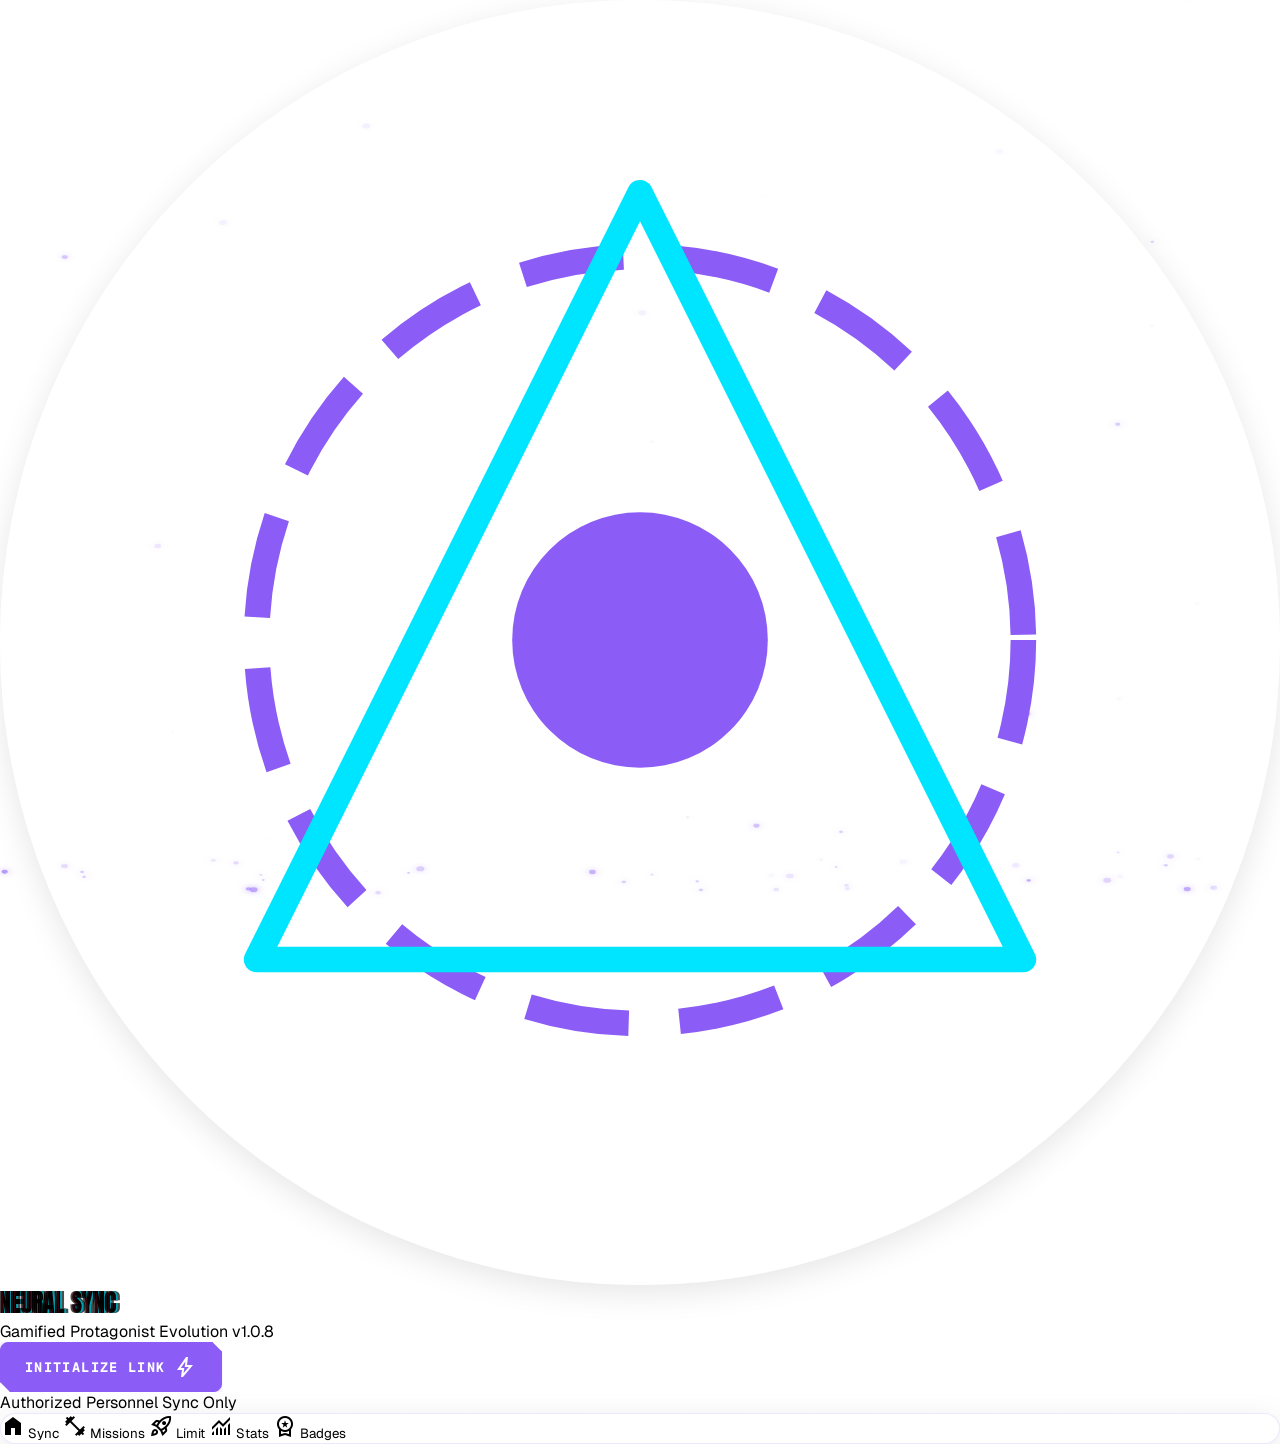
==== ui.html @ de84e76e "feat: initial commit of premium gamified fitness evolution app UI with dual themes, canvas particles" ====
<!DOCTYPE html>
<html lang="en">
<head>
    <meta charset="utf-8"/>
    <meta name="viewport" content="width=device-width, initial-scale=1.0"/>
    <title>Anime Fitness Evolution UI</title>
    <!-- Stylesheet -->
    <link rel="stylesheet" href="styles.css"/>
    <!-- Material Symbols for premium futuristic icons -->
    <link href="https://fonts.googleapis.com/css2?family=Material+Symbols+Outlined:opsz,wght,FILL,GRAD@20..48,100..700,0..1,-50..200" rel="stylesheet" />
</head>
<body class="selection:bg-accent-glow selection:text-bg-primary">

    <!-- Interactive HTML5 Canvas Floating Aura Background -->
    <canvas id="aura-canvas" style="position: absolute; inset: 0; width: 100%; height: 100%; pointer-events: none; z-index: 0;"></canvas>

    <!-- SCREEN 1: SPLASH SCREEN -->
    <section id="screen-splash" class="screen-container active justify-between items-center p-8 text-center relative z-10">
        <div></div>
        <div class="space-y-6 flex flex-col items-center">
            <!-- Animated Aura Logo -->
            <div class="relative w-44 h-44 flex items-center justify-center glass-card rounded-full border-2 border-accent-glow shadow-[0_0_20px_rgba(var(--accent-glow-rgb),0.3)] aura-glow" style="border-radius: 50%;">
                <svg viewBox="0 0 100 100" class="w-28 h-28" fill="none" xmlns="http://www.w3.org/2000/svg">
                    <!-- Futuristic geometric core -->
                    <circle cx="50" cy="50" r="30" stroke="var(--accent-glow)" stroke-width="2" stroke-dasharray="8 4"/>
                    <polygon points="50,15 80,75 20,75" stroke="var(--accent-blue)" stroke-width="2" stroke-linejoin="round"/>
                    <circle cx="50" cy="50" r="10" fill="var(--accent-glow)"/>
                </svg>
                <!-- Glowing Eye Dots -->
                <div class="absolute w-2 h-2 bg-accent-red rounded-full animate-ping" style="top: 42%; left: 42%; box-shadow: 0 0 10px var(--accent-red)"></div>
                <div class="absolute w-2 h-2 bg-accent-red rounded-full animate-ping" style="top: 42%; right: 42%; box-shadow: 0 0 10px var(--accent-red)"></div>
            </div>
            
            <h1 class="font-display text-4xl tracking-[0.25em] uppercase text-text-primary mt-4 glitch-text" data-text="NEURAL SYNC">
                NEURAL SYNC
            </h1>
            <p class="font-technical text-xs tracking-widest text-text-secondary uppercase">
                Gamified Protagonist Evolution v1.0.8
            </p>
        </div>
        
        <div class="w-full space-y-4">
            <button id="btn-boot-system" class="btn-cyber primary w-full corner-cut">
                <span>INITIALIZE LINK</span>
                <span class="material-symbols-outlined">bolt</span>
            </button>
            <p class="font-technical text-[9px] tracking-wider text-text-muted uppercase">
                Authorized Personnel Sync Only
            </p>
        </div>
    </section>

    <!-- SCREEN 2: ONBOARDING QUESTIONS -->
    <section id="screen-onboarding" class="screen-container justify-between p-6 relative z-10">
        <!-- Progress Bar Header -->
        <div class="w-full flex items-center justify-between gap-3 mb-4">
            <span class="font-technical text-xs text-text-secondary uppercase">Sync Setup</span>
            <div class="flex-1 h-1.5 bg-bg-tertiary rounded-full overflow-hidden border border-glass-border">
                <div id="onboarding-progress" class="h-full bg-accent-glow" style="width: 14%;"></div>
            </div>
            <span id="onboarding-step-num" class="font-technical text-xs text-accent-glow">1/7</span>
        </div>

        <!-- Question Cards Wrapper -->
        <div class="flex-1 flex items-center justify-center" id="onboarding-cards-container">
            
            <!-- Step 1: Fitness Level -->
            <div class="onboarding-step-card space-y-4 w-full" data-step="1">
                <h2 class="font-display text-2xl uppercase tracking-wider text-text-primary">Current Fitness Tier</h2>
                <p class="text-xs text-text-secondary mb-4">Be brutally honest. The system adapts mission scale to your core strength.</p>
                <div class="space-y-3">
                    <label class="glass-card interactive flex items-center gap-4 p-4 cursor-pointer" style="border-radius: var(--radius-md)">
                        <input type="radio" name="fit-level" value="beginner" checked class="hidden"/>
                        <span class="material-symbols-outlined text-accent-blue">circle</span>
                        <div class="text-left">
                            <h3 class="font-technical text-sm font-bold uppercase text-text-primary">Rank E (Beginner)</h3>
                            <p class="text-[10px] text-text-secondary">Just starting the training arc. Hard to do 10 pushups.</p>
                        </div>
                    </label>
                    <label class="glass-card interactive flex items-center gap-4 p-4 cursor-pointer" style="border-radius: var(--radius-md)">
                        <input type="radio" name="fit-level" value="intermediate" class="hidden"/>
                        <span class="material-symbols-outlined text-text-muted">circle</span>
                        <div class="text-left">
                            <h3 class="font-technical text-sm font-bold uppercase text-text-primary">Rank C (Intermediate)</h3>
                            <p class="text-[10px] text-text-secondary">Workout occasionally. Can run 2-3km without stopping.</p>
                        </div>
                    </label>
                    <label class="glass-card interactive flex items-center gap-4 p-4 cursor-pointer" style="border-radius: var(--radius-md)">
                        <input type="radio" name="fit-level" value="advanced" class="hidden"/>
                        <span class="material-symbols-outlined text-text-muted">circle</span>
                        <div class="text-left">
                            <h3 class="font-technical text-sm font-bold uppercase text-text-primary">Rank A (Elite)</h3>
                            <p class="text-[10px] text-text-secondary">Active gym goer/athlete. Ready for heavy missions.</p>
                        </div>
                    </label>
                </div>
            </div>

            <!-- Step 2: Body Goals (Modified dynamically in JS) -->
            <div class="onboarding-step-card space-y-4 w-full hidden" data-step="2">
                <h2 class="font-display text-2xl uppercase tracking-wider text-text-primary">Target Ascension Goal</h2>
                <p class="text-xs text-text-secondary mb-4">What form are you training to unlock?</p>
                <div class="space-y-3">
                    <label class="glass-card interactive flex items-center gap-4 p-4 cursor-pointer" style="border-radius: var(--radius-md)">
                        <input type="radio" name="body-goal" value="lean" checked class="hidden"/>
                        <span class="material-symbols-outlined text-accent-green">bolt</span>
                        <div class="text-left">
                            <h3 class="font-technical text-sm font-bold uppercase text-text-primary">Lean Speed & Agility</h3>
                            <p class="text-[10px] text-text-secondary">Focus on calorie deficit, high stamina, speed run.</p>
                        </div>
                    </label>
                    <label class="glass-card interactive flex items-center gap-4 p-4 cursor-pointer" style="border-radius: var(--radius-md)">
                        <input type="radio" name="body-goal" value="bulking" class="hidden"/>
                        <span class="material-symbols-outlined text-text-muted">fitness_center</span>
                        <div class="text-left">
                            <h3 class="font-technical text-sm font-bold uppercase text-text-primary">Protagonist Power & Mass</h3>
                            <p class="text-[10px] text-text-secondary">Focus on hyper-trophy, strength, squat overload.</p>
                        </div>
                    </label>
                    <label class="glass-card interactive flex items-center gap-4 p-4 cursor-pointer" style="border-radius: var(--radius-md)">
                        <input type="radio" name="body-goal" value="endurance" class="hidden"/>
                        <span class="material-symbols-outlined text-text-muted">directions_run</span>
                        <div class="text-left">
                            <h3 class="font-technical text-sm font-bold uppercase text-text-primary">Infinite Stamina Core</h3>
                            <p class="text-[10px] text-text-secondary">Focus on high intensity cardio, hydration, streaks.</p>
                        </div>
                    </label>
                </div>
            </div>

            <!-- Step 3: Workout Experience -->
            <div class="onboarding-step-card space-y-4 w-full hidden" data-step="3">
                <h2 class="font-display text-2xl uppercase tracking-wider text-text-primary">Discipline Level</h2>
                <p class="text-xs text-text-secondary mb-4">How long have you been walking this path?</p>
                <div class="space-y-3">
                    <label class="glass-card interactive flex items-center gap-4 p-4 cursor-pointer" style="border-radius: var(--radius-md)">
                        <input type="radio" name="experience" value="new" checked class="hidden"/>
                        <span class="material-symbols-outlined text-accent-purple">lock_open</span>
                        <div class="text-left">
                            <h3 class="font-technical text-sm font-bold uppercase text-text-primary">Level 1 (Novice)</h3>
                            <p class="text-[10px] text-text-secondary">Fewer than 3 months of consistent training.</p>
                        </div>
                    </label>
                    <label class="glass-card interactive flex items-center gap-4 p-4 cursor-pointer" style="border-radius: var(--radius-md)">
                        <input type="radio" name="experience" value="veteran" class="hidden"/>
                        <span class="material-symbols-outlined text-text-muted">shield</span>
                        <div class="text-left">
                            <h3 class="font-technical text-sm font-bold uppercase text-text-primary">Level 50 (Avid Lifter)</h3>
                            <p class="text-[10px] text-text-secondary">1+ years of consistent physical conditioning.</p>
                        </div>
                    </label>
                </div>
            </div>

            <!-- Step 4: Favorite Anime -->
            <div class="onboarding-step-card space-y-4 w-full hidden" data-step="4">
                <h2 class="font-display text-2xl uppercase tracking-wider text-text-primary">Favorite Anime Universe</h2>
                <p class="text-xs text-text-secondary mb-4">Select the core universe that fuels your fighting spirit.</p>
                <div class="space-y-3">
                    <input type="text" id="input-fav-anime" class="input-cyber font-technical text-sm uppercase" placeholder="e.g. Solo Leveling, Blue Lock, DBZ" value="Solo Leveling"/>
                    
                    <div class="grid grid-cols-2 gap-2 mt-4">
                        <button type="button" class="btn-cyber text-[10px] p-2" onclick="setAnimePreset('Solo Leveling')">Solo Leveling</button>
                        <button type="button" class="btn-cyber text-[10px] p-2" onclick="setAnimePreset('Blue Lock')">Blue Lock</button>
                        <button type="button" class="btn-cyber text-[10px] p-2" onclick="setAnimePreset('Dragon Ball Z')">Dragon Ball Z</button>
                        <button type="button" class="btn-cyber text-[10px] p-2" onclick="setAnimePreset('Attack on Titan')">Attack on Titan</button>
                    </div>
                </div>
            </div>

            <!-- Step 5: Favorite Character -->
            <div class="onboarding-step-card space-y-4 w-full hidden" data-step="5">
                <h2 class="font-display text-2xl uppercase tracking-wider text-text-primary">Anime Protagonist Persona</h2>
                <p class="text-xs text-text-secondary mb-4">Whose archetype and mindset aligns with your drive?</p>
                <div class="space-y-3">
                    <input type="text" id="input-fav-character" class="input-cyber font-technical text-sm uppercase" placeholder="e.g. Sung Jin-Woo, Goku, Levi, Isagi" value="Sung Jin-Woo"/>
                    
                    <div class="grid grid-cols-2 gap-2 mt-4">
                        <button type="button" class="btn-cyber text-[10px] p-2" onclick="setCharacterPreset('Sung Jin-Woo')">Jin-Woo</button>
                        <button type="button" class="btn-cyber text-[10px] p-2" onclick="setCharacterPreset('Goku')">Goku</button>
                        <button type="button" class="btn-cyber text-[10px] p-2" onclick="setCharacterPreset('Levi Ackerman')">Levi</button>
                        <button type="button" class="btn-cyber text-[10px] p-2" onclick="setCharacterPreset('Isagi Yoichi')">Isagi</button>
                    </div>
                </div>
            </div>

            <!-- Step 6: Preferred Fighting Style/Personality -->
            <div class="onboarding-step-card space-y-4 w-full hidden" data-step="6">
                <h2 class="font-display text-2xl uppercase tracking-wider text-text-primary">Combat Specialty</h2>
                <p class="text-xs text-text-secondary mb-4">How do you dominate the battle arena?</p>
                <div class="space-y-3">
                    <label class="glass-card interactive flex items-center gap-4 p-4 cursor-pointer" style="border-radius: var(--radius-md)">
                        <input type="radio" name="fighting-style" value="shadow" checked class="hidden"/>
                        <span class="material-symbols-outlined text-accent-purple">visibility_off</span>
                        <div class="text-left">
                            <h3 class="font-technical text-sm font-bold uppercase text-text-primary">Shadow & Stealth (Agile)</h3>
                            <p class="text-[10px] text-text-secondary">Evasive speed, agility, assassin precision.</p>
                        </div>
                    </label>
                    <label class="glass-card interactive flex items-center gap-4 p-4 cursor-pointer" style="border-radius: var(--radius-md)">
                        <input type="radio" name="fighting-style" value="brawler" class="hidden"/>
                        <span class="material-symbols-outlined text-text-muted">sports_mma</span>
                        <div class="text-left">
                            <h3 class="font-technical text-sm font-bold uppercase text-text-primary">Brawler Strength (Warrior)</h3>
                            <p class="text-[10px] text-text-secondary">Raw physical strength, heavy lift capacity, explosive power.</p>
                        </div>
                    </label>
                    <label class="glass-card interactive flex items-center gap-4 p-4 cursor-pointer" style="border-radius: var(--radius-md)">
                        <input type="radio" name="fighting-style" value="tactician" class="hidden"/>
                        <span class="material-symbols-outlined text-text-muted">psychology</span>
                        <div class="text-left">
                            <h3 class="font-technical text-sm font-bold uppercase text-text-primary">Metavision Tactician (Stamina)</h3>
                            <p class="text-[10px] text-text-secondary">Extreme mental focus, endless cardio, hyper-stamina pacing.</p>
                        </div>
                    </label>
                </div>
            </div>

            <!-- Step 7: Motivation Style -->
            <div class="onboarding-step-card space-y-4 w-full hidden" data-step="7">
                <h2 class="font-display text-2xl uppercase tracking-wider text-text-primary">Motivational Fuel</h2>
                <p class="text-xs text-text-secondary mb-4">What words trigger your limit break?</p>
                <div class="space-y-3">
                    <label class="glass-card interactive flex items-center gap-4 p-4 cursor-pointer" style="border-radius: var(--radius-md)">
                        <input type="radio" name="motivation" value="intense" checked class="hidden"/>
                        <span class="material-symbols-outlined text-accent-red">warning</span>
                        <div class="text-left">
                            <h3 class="font-technical text-sm font-bold uppercase text-text-primary">Ruthless / Aggressive</h3>
                            <p class="text-[10px] text-text-secondary">"Wake up. Today they surpass you. Stay weak."</p>
                        </div>
                    </label>
                    <label class="glass-card interactive flex items-center gap-4 p-4 cursor-pointer" style="border-radius: var(--radius-md)">
                        <input type="radio" name="motivation" value="heroic" class="hidden"/>
                        <span class="material-symbols-outlined text-text-muted">workspace_premium</span>
                        <div class="text-left">
                            <h3 class="font-technical text-sm font-bold uppercase text-text-primary">Ascendant / Heroic</h3>
                            <p class="text-[10px] text-text-secondary">"Train like a champion. Unleash your inner warrior."</p>
                        </div>
                    </label>
                </div>
            </div>

        </div>

        <!-- Navigation Buttons -->
        <div class="flex items-center justify-between gap-4 mt-6">
            <button id="btn-onboarding-back" class="btn-cyber w-1/3" disabled>
                <span class="material-symbols-outlined">chevron_left</span>
                <span>BACK</span>
            </button>
            <button id="btn-onboarding-next" class="btn-cyber primary w-2/3">
                <span>NEXT STEP</span>
                <span class="material-symbols-outlined">chevron_right</span>
            </button>
        </div>
    </section>

    <!-- SCREEN 3: CHARACTER ASSIGNMENT REVEAL -->
    <section id="screen-assignment" class="screen-container justify-between p-6 text-center relative z-10">
        <div></div>
        
        <!-- The Dramatic Reveal Zone -->
        <div class="space-y-6 flex flex-col items-center">
            <!-- Rank Hexagon Emblem -->
            <div class="relative w-36 h-36 flex items-center justify-center animate-bounce">
                <!-- Outer glowing spinning ring -->
                <div class="absolute inset-0 border-2 border-dashed border-accent-glow rounded-full animate-[spin_8s_linear_infinite]"></div>
                <!-- Inner crystal glass solid -->
                <div class="absolute inset-2 glass-card flex items-center justify-center" style="border-radius: 50%;">
                    <span id="assignment-rank-badge" class="font-display text-6xl text-accent-glow" style="text-shadow: 0 0 15px var(--accent-glow)">S</span>
                </div>
            </div>
            
            <div class="space-y-2">
                <span class="font-technical text-xs tracking-[0.3em] text-accent-blue uppercase">Archetype Decoded</span>
                <h2 id="assignment-class-title" class="font-display text-4xl text-text-primary tracking-wide uppercase">SHADOW MONARCH</h2>
                <div class="inline-flex items-center gap-2 border border-accent-glow px-4 py-1" style="border-radius: var(--radius-sm)">
                    <span class="w-1.5 h-1.5 bg-accent-glow rounded-full animate-ping"></span>
                    <span id="assignment-rank-text" class="font-technical text-[10px] text-accent-glow tracking-widest uppercase">RANK-S ADAPTIVE HUNTER</span>
                </div>
            </div>
            
            <p id="assignment-description" class="text-xs text-text-secondary max-w-xs font-technical">
                Inspired by Sung Jin-Woo. Mindset: Ruthless discipline. Adaptive speed and shadow energy will shape your daily fitness missions.
            </p>
        </div>

        <div class="w-full space-y-4">
            <button id="btn-assignment-confirm" class="btn-cyber primary w-full corner-cut">
                <span>SYNC NEURAL CORE</span>
                <span class="material-symbols-outlined">fingerprint</span>
            </button>
        </div>
    </section>

    <!-- SCREEN 4: HOME DASHBOARD -->
    <section id="screen-dashboard" class="screen-container justify-between p-4 pb-20 relative z-10 overflow-y-auto">
        <!-- Dashboard Top Bar -->
        <header class="flex items-center justify-between mb-4 border-b border-glass-border pb-3">
            <div class="flex items-center gap-3">
                <div class="relative w-10 h-10 rounded-full overflow-hidden border-2 border-accent-glow">
                    <img id="dash-avatar" src="https://lh3.googleusercontent.com/aida-public/[base64]" class="w-full h-full object-cover filter contrast-125 grayscale" alt="Protagonist Avatar"/>
                </div>
                <div>
                    <h3 class="font-display text-md text-text-primary tracking-wider uppercase leading-none">PROTAGONIST</h3>
                    <span id="dash-class-badge" class="font-technical text-[9px] text-accent-glow tracking-widest uppercase">SHADOW MONARCH</span>
                </div>
            </div>
            
            <div class="glass-card flex items-center gap-1.5 px-3 py-1.5" style="border-radius: var(--radius-full)">
                <span class="font-display text-sm text-accent-glow" id="dash-level">Lvl 1</span>
                <span class="font-technical text-[9px] text-text-secondary uppercase" id="dash-rank-badge">[S-Rank]</span>
            </div>
        </header>

        <!-- Quote Area -->
        <div class="glass-card p-4 border-l-2 border-l-accent-glow mb-4" style="border-radius: var(--radius-md)">
            <p id="dash-quote" class="font-technical text-xs italic text-text-secondary">"Wake up. If you stay idle, the shadows will conquer. Your training begins now."</p>
            <div class="text-right mt-1.5">
                <span id="dash-quote-author" class="font-technical text-[9px] text-accent-glow tracking-wider uppercase">— Sung Jin-Woo</span>
            </div>
        </div>

        <!-- Sync Core Image Area -->
        <div class="relative w-full h-48 glass-card flex items-center justify-center p-3 mb-4">
            <!-- Glow background overlay -->
            <div class="absolute inset-0 opacity-15 filter blur-xl" style="background: radial-gradient(circle, var(--accent-glow) 0%, transparent 70%);"></div>
            <!-- Dynamic character floating asset -->
            <div class="relative z-10 w-full h-full rounded-lg overflow-hidden flex items-center justify-center">
                <img id="dash-character-img" src="https://lh3.googleusercontent.com/aida-public/[base64]" class="h-full object-contain filter contrast-125 saturate-50 drop-shadow-[0_0_15px_var(--accent-glow)] animate-[pulse_2.5s_infinite_alternate]" alt="Character Progression Stage"/>
            </div>
            
            <!-- XP Overlay -->
            <div class="absolute bottom-3 left-3 right-3 z-20 space-y-1 bg-black/60 backdrop-blur-md p-2 rounded-lg border border-glass-border">
                <div class="flex items-center justify-between text-[10px] font-technical">
                    <span class="text-text-secondary uppercase">Sync XP Curve</span>
                    <span class="text-accent-glow" id="dash-xp-text">0 / 1000 XP</span>
                </div>
                <div class="xp-bar-container">
                    <div class="xp-bar-fill" id="dash-xp-fill" style="width: 0%"></div>
                </div>
            </div>
        </div>

        <!-- Quick Telemetry Grid (Stamina, Streak, Water) -->
        <div class="grid grid-cols-3 gap-3 mb-4">
            <div class="glass-card p-3 text-center flex flex-col justify-between h-20" style="border-radius: var(--radius-md)">
                <span class="font-technical text-[9px] text-text-secondary uppercase">Cal Burned</span>
                <div class="flex items-baseline justify-center gap-0.5">
                    <span id="dash-calories" class="font-display text-lg text-text-primary">0</span>
                    <span class="font-technical text-[8px] text-text-muted">KCAL</span>
                </div>
            </div>
            <div class="glass-card p-3 text-center flex flex-col justify-between h-20" style="border-radius: var(--radius-md)">
                <span class="font-technical text-[9px] text-text-secondary uppercase">Hydration</span>
                <div class="flex items-baseline justify-center gap-0.5">
                    <span id="dash-water" class="font-display text-lg text-accent-blue">0.0</span>
                    <span class="font-technical text-[8px] text-text-muted">/ 2L</span>
                </div>
            </div>
            <div class="glass-card p-3 text-center flex flex-col justify-between h-20" style="border-radius: var(--radius-md)">
                <span class="font-technical text-[9px] text-text-secondary uppercase">Active Streak</span>
                <div class="flex items-baseline justify-center gap-0.5">
                    <span id="dash-streak" class="font-display text-lg text-accent-green">1</span>
                    <span class="font-technical text-[8px] text-text-muted">DAYS</span>
                </div>
            </div>
        </div>

        <!-- Daily Mission Short Preview -->
        <div class="space-y-2">
            <div class="flex items-center justify-between">
                <span class="font-technical text-xs font-bold uppercase text-text-primary">Today's Core Directives</span>
                <button class="font-technical text-[10px] text-accent-glow uppercase hover:underline" onclick="switchMobileScreen('screen-missions')">All Missions</button>
            </div>
            
            <div id="dash-mission-list" class="space-y-2">
                <!-- Rendered dynamically -->
            </div>
        </div>
    </section>

    <!-- SCREEN 5: MISSIONS SCREEN -->
    <section id="screen-missions" class="screen-container justify-between p-4 pb-20 relative z-10 overflow-y-auto">
        <header class="flex items-center justify-between mb-4 border-b border-glass-border pb-3">
            <h2 class="font-display text-2xl uppercase tracking-wider text-text-primary">DIRECTIVES</h2>
            <div class="glass-card px-3 py-1 font-technical text-[10px] text-accent-glow uppercase" style="border-radius: var(--radius-full)" id="missions-rank-tag">
                S-Rank Missions
            </div>
        </header>

        <!-- Mission Cards list container -->
        <div id="missions-card-list" class="space-y-3 flex-1">
            <!-- Card templates rendered in JavaScript based on user fitness Rank -->
        </div>
    </section>

    <!-- SCREEN 6: CHARACTER EVOLUTION SCREEN -->
    <section id="screen-evolution" class="screen-container justify-between p-4 pb-20 relative z-10 text-center overflow-y-auto">
        <header class="mb-4">
            <span class="font-technical text-xs tracking-[0.2em] text-accent-red uppercase">Evolution Protocol</span>
            <h2 class="font-display text-3xl text-text-primary uppercase glitch-text" data-text="LIMIT BREAK">LIMIT BREAK</h2>
        </header>

        <!-- Comparison Card Frame -->
        <div class="flex-1 flex flex-col items-center justify-center py-4 relative">
            <div class="absolute inset-0 opacity-15 filter blur-2xl" style="background: radial-gradient(circle, var(--accent-red) 0%, transparent 60%);"></div>
            
            <!-- Character frame showing progression -->
            <div class="relative w-56 h-72 glass-card border-2 border-accent-red/40 flex flex-col justify-between p-4 rounded-2xl animate-[pulse_2s_infinite]">
                <div class="flex items-center justify-between">
                    <span id="evo-stage-badge" class="font-technical text-[10px] bg-accent-red text-text-primary px-2.5 py-0.5 rounded-full uppercase font-bold">Lvl 1 (Base)</span>
                    <span class="material-symbols-outlined text-accent-red text-sm animate-spin" style="font-variation-settings: 'FILL' 0">settings_sync</span>
                </div>
                
                <!-- Center Avatar image overlay -->
                <div class="relative w-full h-44 my-2 flex items-center justify-center overflow-hidden rounded-xl bg-black/30 border border-glass-border">
                    <img id="evo-character-img" src="https://lh3.googleusercontent.com/aida-public/[base64]" class="h-full object-contain filter contrast-125 saturate-50" alt="Evolutive Hero Silhouette"/>
                </div>

                <div class="text-left space-y-1">
                    <h3 id="evo-class-title" class="font-display text-md text-text-primary uppercase leading-none">SHADOW MONARCH</h3>
                    <p id="evo-stage-next" class="text-[9px] text-text-secondary font-technical uppercase">Next Stage: Lvl 10 Evolved Shadow Sovereignty</p>
                </div>
            </div>
            
            <!-- Dynamic stat additions showing level-up parameters -->
            <div class="flex items-center gap-2 mt-4 flex-wrap justify-center">
                <div class="glass-card px-3 py-1 flex items-center gap-1.5" style="border-radius: var(--radius-md)">
                    <span class="font-technical text-[9px] text-text-secondary uppercase">STR</span>
                    <span class="font-technical text-xs font-bold text-accent-red" id="evo-str-boost">+0</span>
                </div>
                <div class="glass-card px-3 py-1 flex items-center gap-1.5" style="border-radius: var(--radius-md)">
                    <span class="font-technical text-[9px] text-text-secondary uppercase">AGI</span>
                    <span class="font-technical text-xs font-bold text-accent-blue" id="evo-agi-boost">+0</span>
                </div>
                <div class="glass-card px-3 py-1 flex items-center gap-1.5" style="border-radius: var(--radius-md)">
                    <span class="font-technical text-[9px] text-text-secondary uppercase">STM</span>
                    <span class="font-technical text-xs font-bold text-accent-green" id="evo-stm-boost">+0</span>
                </div>
                <div class="glass-card px-3 py-1 flex items-center gap-1.5" style="border-radius: var(--radius-md)">
                    <span class="font-technical text-[9px] text-text-secondary uppercase">INT</span>
                    <span class="font-technical text-xs font-bold text-accent-purple" id="evo-int-boost">+0</span>
                </div>
            </div>
        </div>

        <div class="w-full space-y-2 mt-4">
            <button id="btn-trigger-evolution" class="btn-cyber primary w-full corner-cut flex items-center justify-center gap-2" style="background: var(--accent-red); border-color: var(--accent-red);">
                <span>OVERLOAD ASCENSION</span>
                <span class="material-symbols-outlined animate-ping">power</span>
            </button>
            <p class="font-technical text-[9px] text-text-secondary uppercase">Requires Level 10 or 1000 Total XP</p>
        </div>
    </section>

    <!-- SCREEN 7: STATS & ANALYTICS SCREEN -->
    <section id="screen-stats" class="screen-container justify-between p-4 pb-20 relative z-10 overflow-y-auto">
        <header class="flex items-center justify-between mb-4 border-b border-glass-border pb-3">
            <h2 class="font-display text-2xl uppercase tracking-wider text-text-primary">TELEMETRY</h2>
            <span class="font-technical text-[10px] text-text-secondary uppercase">Sync Status: Stable</span>
        </header>

        <div class="space-y-4">
            <!-- Active stats values progress bars -->
            <div class="glass-card p-4 space-y-3">
                <h3 class="font-technical text-xs font-bold uppercase text-text-primary mb-2">Protagonist Base Stats</h3>
                <div class="stat-row">
                    <span class="stat-label">STR</span>
                    <div class="stat-bar-outer"><div class="stat-bar-inner" id="stat-bar-str" style="--stat-color: var(--accent-red); width: 25%"></div></div>
                    <span class="stat-val text-accent-red" id="stat-val-str">10</span>
                </div>
                <div class="stat-row">
                    <span class="stat-label">AGI</span>
                    <div class="stat-bar-outer"><div class="stat-bar-inner" id="stat-bar-agi" style="--stat-color: var(--accent-blue); width: 20%"></div></div>
                    <span class="stat-val text-accent-blue" id="stat-val-agi">8</span>
                </div>
                <div class="stat-row">
                    <span class="stat-label">STM</span>
                    <div class="stat-bar-outer"><div class="stat-bar-inner" id="stat-bar-stm" style="--stat-color: var(--accent-green); width: 30%"></div></div>
                    <span class="stat-val text-accent-green" id="stat-val-stm">12</span>
                </div>
                <div class="stat-row">
                    <span class="stat-label">INT</span>
                    <div class="stat-bar-outer"><div class="stat-bar-inner" id="stat-bar-int" style="--stat-color: var(--accent-purple); width: 15%"></div></div>
                    <span class="stat-val text-accent-purple" id="stat-val-int">6</span>
                </div>
            </div>

            <!-- XP Progression chart (SVG representation) -->
            <div class="glass-card p-4 space-y-2">
                <h3 class="font-technical text-xs font-bold uppercase text-text-primary">XP Growth Progression</h3>
                <div class="relative w-full h-32 flex items-center justify-center p-2 rounded bg-black/20">
                    <svg viewBox="0 0 300 100" class="w-full h-full stroke-accent-glow fill-none">
                        <!-- Background Grid Lines -->
                        <line x1="0" y1="20" x2="300" y2="20" stroke="rgba(255,255,255,0.05)" stroke-width="1"/>
                        <line x1="0" y1="50" x2="300" y2="50" stroke="rgba(255,255,255,0.05)" stroke-width="1"/>
                        <line x1="0" y1="80" x2="300" y2="80" stroke="rgba(255,255,255,0.05)" stroke-width="1"/>
                        <!-- Smooth Trend Line -->
                        <path d="M 0 90 Q 50 85 100 70 T 200 45 T 300 10" stroke="var(--accent-glow)" stroke-width="2.5" class="animate-[dash_2s_ease-out_forwards]" style="stroke-dasharray: 400; stroke-dashoffset: 0;"/>
                        <!-- Interactive Nodes -->
                        <circle cx="100" cy="70" r="3.5" fill="var(--accent-blue)" class="animate-pulse"/>
                        <circle cx="200" cy="45" r="3.5" fill="var(--accent-green)" class="animate-pulse"/>
                        <circle cx="300" cy="10" r="5" fill="var(--accent-red)" class="animate-pulse"/>
                    </svg>
                </div>
                <div class="flex items-center justify-between text-[8px] font-technical text-text-secondary uppercase">
                    <span>Day 1: Level 1</span>
                    <span>Day 5: Level 3</span>
                    <span>Today: Level 10</span>
                </div>
            </div>

            <!-- Workout Calendar Heatmap -->
            <div class="glass-card p-4 space-y-2">
                <h3 class="font-technical text-xs font-bold uppercase text-text-primary">Consistency Matrix (Workout Log)</h3>
                <div class="heatmap-grid" id="stats-heatmap">
                    <!-- Loaded dynamically in JS with standard grid calendar values -->
                </div>
                <div class="flex items-center justify-between text-[8px] font-technical text-text-secondary uppercase mt-2">
                    <span>Dormant</span>
                    <div class="flex items-center gap-1.5">
                        <span class="w-1.5 h-1.5 bg-accent-glow/10 border border-glass-border"></span>
                        <span class="w-1.5 h-1.5 bg-accent-glow/45"></span>
                        <span class="w-1.5 h-1.5 bg-accent-glow/70"></span>
                        <span class="w-1.5 h-1.5 bg-accent-glow"></span>
                    </div>
                    <span>Evolved Pace</span>
                </div>
            </div>
        </div>
    </section>

    <!-- SCREEN 8: ACHIEVEMENT SYSTEM -->
    <section id="screen-achievements" class="screen-container justify-between p-4 pb-20 relative z-10 overflow-y-auto">
        <header class="flex items-center justify-between mb-4 border-b border-glass-border pb-3">
            <h2 class="font-display text-2xl uppercase tracking-wider text-text-primary">ACHIEVEMENTS</h2>
            <span class="font-technical text-[10px] text-accent-glow uppercase" id="achieve-unlock-count">0 / 6 Unlocked</span>
        </header>

        <!-- Grid of glowing unlock medals -->
        <div class="grid grid-cols-2 gap-4" id="achievements-grid">
            <!-- 6 Rare Medals templates rendered dynamically -->
        </div>
    </section>

    <!-- FLOATING TRANSLUCENT BOTTOM NAVIGATION BAR (Visible only on active app dashboard stages) -->
    <nav id="app-bottom-nav" class="glass-card fixed bottom-3 left-3 right-3 z-50 flex justify-around items-center px-2 py-2" style="border-radius: var(--radius-lg); border-color: rgba(var(--accent-glow-rgb), 0.15)">
        <button id="nav-btn-home" class="flex flex-col items-center justify-center p-2 rounded-lg text-accent-glow animate-pulse" onclick="switchMobileScreen('screen-dashboard')">
            <span class="material-symbols-outlined" style="font-variation-settings: 'FILL' 1; font-size: 24px;">home</span>
            <span class="font-technical text-[8px] uppercase tracking-wider mt-0.5">Sync</span>
        </button>
        
        <button id="nav-btn-missions" class="flex flex-col items-center justify-center p-2 rounded-lg text-text-secondary opacity-70 hover:opacity-100 transition-opacity" onclick="switchMobileScreen('screen-missions')">
            <span class="material-symbols-outlined" style="font-variation-settings: 'FILL' 0; font-size: 24px;">fitness_center</span>
            <span class="font-technical text-[8px] uppercase tracking-wider mt-0.5">Missions</span>
        </button>

        <button id="nav-btn-evolution" class="flex flex-col items-center justify-center p-2 rounded-lg text-text-secondary opacity-70 hover:opacity-100 transition-opacity" onclick="switchMobileScreen('screen-evolution')">
            <span class="material-symbols-outlined" style="font-variation-settings: 'FILL' 0; font-size: 24px;">rocket_launch</span>
            <span class="font-technical text-[8px] uppercase tracking-wider mt-0.5">Limit</span>
        </button>

        <button id="nav-btn-stats" class="flex flex-col items-center justify-center p-2 rounded-lg text-text-secondary opacity-70 hover:opacity-100 transition-opacity" onclick="switchMobileScreen('screen-stats')">
            <span class="material-symbols-outlined" style="font-variation-settings: 'FILL' 0; font-size: 24px;">monitoring</span>
            <span class="font-technical text-[8px] uppercase tracking-wider mt-0.5">Stats</span>
        </button>

        <button id="nav-btn-achievements" class="flex flex-col items-center justify-center p-2 rounded-lg text-text-secondary opacity-70 hover:opacity-100 transition-opacity" onclick="switchMobileScreen('screen-achievements')">
            <span class="material-symbols-outlined" style="font-variation-settings: 'FILL' 0; font-size: 24px;">workspace_premium</span>
            <span class="font-technical text-[8px] uppercase tracking-wider mt-0.5">Badges</span>
        </button>
    </nav>

    <!-- Load scripts -->
    <script src="app.js"></script>
</body>
</html>
---- styles.css ----
/* Google Fonts Import: Anton for headers, Geist for technical body copy */
@import url('https://fonts.googleapis.com/css2?family=Anton&family=Geist+Mono:wght@400;700&family=Geist:wght@400;600;700&display=swap');
@import url('glass_morph.css');

/* Override glass_morph.css fixed dimensions to support dynamic UI layouts */
.glass-card {
    width: 100%;
    height: auto;
}

/* --- LAYERS & TOKENS --- */
@layer reset, base, theme, components, utilities;

@layer reset {
    *, *::before, *::after {
        box-sizing: border-box;
        margin: 0;
        padding: 0;
    }
    
    html {
        font-size: 16px;
        -webkit-font-smoothing: antialiased;
        scroll-behavior: smooth;
    }

    body {
        font-family: 'Geist', -apple-system, BlinkMacSystemFont, "Segoe UI", Roboto, sans-serif;
        overflow-x: hidden;
        min-height: 100vh;
    }

    input, button, select, textarea {
        font-family: inherit;
        background: transparent;
        border: none;
        outline: none;
    }
}

@layer theme {
    /* DEFAULT THEME: Abyssal Tech-Noir (Dark Mode) */
    :root {
        --theme-mode: dark;
        --bg-primary: #08080b;
        --bg-secondary: #111116;
        --bg-tertiary: #181822;
        
        --text-primary: #f3f4f6;
        --text-secondary: #9ca3af;
        --text-muted: #4b5563;
        
        /* Neon Accents */
        --accent-green: #00ff66;
        --accent-blue: #00e5ff;
        --accent-purple: #8b5cf6;
        --accent-red: #ff003c;
        --accent-silver: #e2e8f0;
        
        /* Active Theme State Default */
        --accent-glow: var(--accent-purple);
        --accent-glow-rgb: 139, 92, 246;
        --accent-text: #ffffff;
        
        /* Glassmorphism settings */
        --glass-bg: rgba(17, 17, 22, 0.65);
        --glass-border: rgba(255, 255, 255, 0.08);
        --glass-border-active: rgba(139, 92, 246, 0.4);
        --glass-shadow: 0 8px 32px 0 rgba(0, 0, 0, 0.45);
        
        /* Border Radius & Geometry */
        --radius-sm: 4px;
        --radius-md: 8px;
        --radius-lg: 16px;
        --radius-full: 9999px;
        
        --font-display: 'Anton', sans-serif;
        --font-technical: 'Geist Mono', monospace;
    }
    
    /* LIGHT MODE: Crimson Monolith Theme */
    [data-theme="light"] {
        --theme-mode: light;
        --bg-primary: #fff8f3;
        --bg-secondary: #f5ece4;
        --bg-tertiary: #eae1d9;
        
        --text-primary: #1f1b16;
        --text-secondary: #5b403c;
        --text-muted: #8f706b;
        
        /* Accent Colors - Monolithic Red */
        --accent-green: #2e7d32;
        --accent-blue: #0288d1;
        --accent-purple: #0016a7;
        --accent-red: #9a0002;
        --accent-silver: #4f6359;
        
        --accent-glow: var(--accent-red);
        --accent-glow-rgb: 154, 0, 2;
        --accent-text: #ffffff;
        
        /* Glassmorphism settings for light mode (editorial lens) */
        --glass-bg: rgba(255, 255, 255, 0.4);
        --glass-border: rgba(31, 27, 22, 0.12);
        --glass-border-active: rgba(154, 0, 2, 0.35);
        --glass-shadow: 0 4px 20px 0 rgba(31, 27, 22, 0.08);
    }
}

@layer components {
    /* --- GLASS CARDS --- */
    .glass-card {
        background: var(--glass-bg);
        backdrop-filter: blur(20px);
        -webkit-backdrop-filter: blur(20px);
        border: 1px solid var(--glass-border);
        border-radius: var(--radius-lg);
        box-shadow: var(--glass-shadow);
        transition: all 0.3s cubic-bezier(0.25, 0.8, 0.25, 1);
        position: relative;
        overflow: hidden;
    }
    
    .glass-card.interactive:hover {
        transform: translateY(-2px);
        border-color: var(--glass-border-active);
        box-shadow: 0 12px 40px 0 rgba(var(--accent-glow-rgb), 0.15), var(--glass-shadow);
    }
    
    .glass-card::before {
        content: '';
        position: absolute;
        inset: 0;
        background: linear-gradient(135deg, rgba(255, 255, 255, 0.05) 0%, transparent 100%);
        pointer-events: none;
        z-index: 1;
    }
    
    /* --- BUTTONS --- */
    .btn-cyber {
        display: inline-flex;
        align-items: center;
        justify-content: center;
        gap: 8px;
        padding: 12px 24px;
        font-weight: 700;
        font-family: var(--font-technical);
        text-transform: uppercase;
        letter-spacing: 0.1em;
        font-size: 0.85rem;
        cursor: pointer;
        border-radius: var(--radius-md);
        transition: all 0.25s cubic-bezier(0.4, 0, 0.2, 1);
        position: relative;
        overflow: hidden;
        border: 1px solid var(--accent-glow);
        color: var(--text-primary);
        background: rgba(var(--accent-glow-rgb), 0.1);
    }
    
    .btn-cyber.primary {
        background: var(--accent-glow);
        color: var(--accent-text);
        box-shadow: 0 0 15px rgba(var(--accent-glow-rgb), 0.3);
    }
    
    .btn-cyber:hover:not(:disabled) {
        background: rgba(var(--accent-glow-rgb), 0.25);
        box-shadow: 0 0 20px rgba(var(--accent-glow-rgb), 0.5);
        transform: scale(1.02);
    }
    
    .btn-cyber.primary:hover:not(:disabled) {
        background: rgba(var(--accent-glow-rgb), 0.85);
        box-shadow: 0 0 25px rgba(var(--accent-glow-rgb), 0.65);
    }
    
    .btn-cyber:active:not(:disabled) {
        transform: scale(0.98);
    }
    
    .btn-cyber:disabled {
        opacity: 0.4;
        cursor: not-allowed;
        border-color: var(--text-muted);
        background: transparent;
    }
    
    /* Cyber Corner cuts for buttons/containers */
    .corner-cut {
        clip-path: polygon(0 0, calc(100% - 10px) 0, 100% 10px, 100% 100%, 10px 100%, 0 calc(100% - 10px));
    }
    
    /* --- INPUTS --- */
    .input-cyber {
        width: 100%;
        padding: 14px 16px;
        background: rgba(0, 0, 0, 0.2);
        border: 1px solid var(--glass-border);
        border-radius: var(--radius-md);
        color: var(--text-primary);
        font-size: 0.95rem;
        transition: all 0.25s;
        border-bottom: 2px solid var(--glass-border);
    }
    
    .input-cyber:focus {
        border-color: var(--accent-glow);
        box-shadow: 0 0 10px rgba(var(--accent-glow-rgb), 0.15);
        background: rgba(0, 0, 0, 0.35);
    }
    
    .select-cyber {
        width: 100%;
        padding: 14px 16px;
        background: rgba(0, 0, 0, 0.25);
        border: 1px solid var(--glass-border);
        border-radius: var(--radius-md);
        color: var(--text-primary);
        font-size: 0.95rem;
        cursor: pointer;
        appearance: none;
        background-image: url("data:image/svg+xml,%3Csvg xmlns='http://www.w3.org/2000/svg' fill='none' viewBox='0 0 24 24' stroke='white'%3E%3Cpath stroke-linecap='round' stroke-linejoin='round' stroke-width='2' d='M19 9l-7 7-7-7'/%3E%3C/svg%3E");
        background-repeat: no-repeat;
        background-position: right 16px center;
        background-size: 16px;
    }
    
    [data-theme="light"] .select-cyber {
        background-image: url("data:image/svg+xml,%3Csvg xmlns='http://www.w3.org/2000/svg' fill='none' viewBox='0 0 24 24' stroke='black'%3E%3Cpath stroke-linecap='round' stroke-linejoin='round' stroke-width='2' d='M19 9l-7 7-7-7'/%3E%3C/svg%3E");
    }
    
    /* --- XP PROGRESS BAR --- */
    .xp-bar-container {
        width: 100%;
        height: 12px;
        background: rgba(0,0,0,0.3);
        border-radius: var(--radius-full);
        border: 1px solid var(--glass-border);
        overflow: hidden;
        position: relative;
    }
    
    .xp-bar-fill {
        height: 100%;
        background: linear-gradient(90deg, var(--accent-glow) 0%, var(--accent-blue) 100%);
        box-shadow: 0 0 10px var(--accent-glow);
        width: 0%;
        transition: width 0.6s cubic-bezier(0.1, 0.8, 0.2, 1);
    }
    
    /* --- GLITCH TEXT --- */
    .glitch-text {
        position: relative;
        font-family: var(--font-display);
        text-transform: uppercase;
    }
    
    .glitch-text::before, .glitch-text::after {
        content: attr(data-text);
        position: absolute;
        top: 0;
        left: 0;
        width: 100%;
        height: 100%;
        opacity: 0.7;
    }
    
    .glitch-text::before {
        left: 2px;
        text-shadow: -2px 0 var(--accent-red);
        animation: glitch-anim-1 2s infinite linear alternate-reverse;
    }
    
    .glitch-text::after {
        left: -2px;
        text-shadow: 2px 0 var(--accent-blue);
        animation: glitch-anim-2 3s infinite linear alternate-reverse;
    }
    
    /* --- SCREEN SWITCHER --- */
    .screen-container {
        display: none;
        width: 100%;
        height: 100%;
        animation: fadeIn 0.4s ease-out forwards;
    }
    
    .screen-container.active {
        display: flex;
        flex-direction: column;
    }
    
    /* --- STAT RADAR BARS --- */
    .stat-row {
        display: flex;
        align-items: center;
        justify-content: space-between;
        margin-bottom: 12px;
    }
    
    .stat-label {
        font-family: var(--font-technical);
        font-size: 0.8rem;
        color: var(--text-secondary);
        font-weight: 700;
        letter-spacing: 0.05em;
        width: 45px;
    }
    
    .stat-bar-outer {
        flex: 1;
        height: 8px;
        background: rgba(0, 0, 0, 0.25);
        border-radius: var(--radius-full);
        margin: 0 12px;
        overflow: hidden;
        border: 1.5px solid var(--glass-border);
    }
    
    .stat-bar-inner {
        height: 100%;
        background: var(--stat-color, var(--accent-glow));
        box-shadow: 0 0 8px var(--stat-color, var(--accent-glow));
        width: 0%;
        transition: width 0.8s cubic-bezier(0.1, 0.8, 0.2, 1);
    }
    
    .stat-val {
        font-family: var(--font-technical);
        font-weight: 700;
        font-size: 0.95rem;
        width: 40px;
        text-align: right;
    }
}

@layer utilities {
    /* --- KEYFRAME ANIMATIONS --- */
    @keyframes fadeIn {
        from { opacity: 0; transform: translateY(8px); }
        to { opacity: 1; transform: translateY(0); }
    }
    
    @keyframes glitch-anim-1 {
        0% { clip: rect(20px, 9999px, 85px, 0); }
        20% { clip: rect(4px, 9999px, 14px, 0); }
        40% { clip: rect(66px, 9999px, 94px, 0); }
        60% { clip: rect(32px, 9999px, 5px, 0); }
        80% { clip: rect(81px, 9999px, 49px, 0); }
        100% { clip: rect(10px, 9999px, 73px, 0); }
    }
    
    @keyframes glitch-anim-2 {
        0% { clip: rect(12px, 9999px, 59px, 0); }
        20% { clip: rect(89px, 9999px, 3px, 0); }
        40% { clip: rect(45px, 9999px, 27px, 0); }
        60% { clip: rect(76px, 9999px, 98px, 0); }
        80% { clip: rect(23px, 9999px, 16px, 0); }
        100% { clip: rect(54px, 9999px, 82px, 0); }
    }
    
    .aura-glow {
        animation: aura-pulse 3s infinite alternate ease-in-out;
    }
    
    @keyframes aura-pulse {
        0% { box-shadow: 0 0 15px 2px rgba(var(--accent-glow-rgb), 0.2); }
        100% { box-shadow: 0 0 35px 8px rgba(var(--accent-glow-rgb), 0.55); }
    }
    
    /* Screen Glitch Flash */
    .flash-alert {
        animation: flash-pulse 0.2s 3 alternate ease-in-out;
    }
    
    @keyframes flash-pulse {
        0% { background: transparent; }
        100% { background: rgba(var(--accent-glow-rgb), 0.3); }
    }
    
    /* Custom Scrollbars */
    ::-webkit-scrollbar {
        width: 6px;
        height: 6px;
    }
    
    ::-webkit-scrollbar-track {
        background: transparent;
    }
    
    ::-webkit-scrollbar-thumb {
        background: var(--glass-border);
        border-radius: var(--radius-full);
    }
    
    ::-webkit-scrollbar-thumb:hover {
        background: var(--accent-glow);
    }
}

/* --- PRESENTATIONAL PAGE LAYOUT --- */
.desktop-wrapper {
    display: grid;
    grid-template-columns: 320px 1fr 340px;
    gap: 24px;
    max-width: 1440px;
    margin: 0 auto;
    padding: 24px;
    height: 100vh;
}

@media (max-width: 1100px) {
    .desktop-wrapper {
        grid-template-columns: 280px 1fr;
        height: auto;
        min-height: 100vh;
    }
    .desktop-right {
        grid-column: span 2;
        height: auto !important;
    }
}

@media (max-width: 768px) {
    .desktop-wrapper {
        grid-template-columns: 1fr;
        padding: 12px;
    }
    .desktop-left, .desktop-right {
        grid-column: span 1;
    }
    .phone-container {
        transform: scale(0.9);
        margin: -20px auto !important;
    }
}

.desktop-left, .desktop-right {
    display: flex;
    flex-direction: column;
    height: calc(100vh - 48px);
}

.desktop-center {
    display: flex;
    align-items: center;
    justify-content: center;
    position: relative;
}

/* --- THE NEURAL LINK PHONE FRAME --- */
.phone-container {
    width: 375px;
    height: 812px;
    border-radius: 40px;
    background: #000;
    padding: 11px;
    position: relative;
    box-shadow: 
        0 25px 50px -12px rgba(0, 0, 0, 0.8),
        0 0 30px 2px rgba(var(--accent-glow-rgb), 0.25);
    border: 3px solid var(--bg-tertiary);
    transition: box-shadow 0.5s;
    overflow: hidden;
}

.phone-inner {
    width: 100%;
    height: 100%;
    border-radius: 32px;
    overflow: hidden;
    background: var(--bg-primary);
    position: relative;
    display: flex;
    flex-direction: column;
}

/* Dynamic Bezel Notch */
.phone-notch {
    position: absolute;
    top: 0;
    left: 50%;
    transform: translateX(-50%);
    width: 150px;
    height: 28px;
    background: #000;
    border-bottom-left-radius: 18px;
    border-bottom-right-radius: 18px;
    z-index: 999;
    display: flex;
    align-items: center;
    justify-content: center;
}

.phone-camera {
    width: 10px;
    height: 10px;
    background: #111;
    border-radius: 50%;
    border: 1px solid #222;
}

/* The standalone mobile iframe */
.phone-iframe {
    width: 100%;
    height: 100%;
    border: none;
    background: var(--bg-primary);
}

/* Heatmap Grid */
.heatmap-grid {
    display: grid;
    grid-template-columns: repeat(7, 1fr);
    gap: 4px;
}

.heatmap-day {
    aspect-ratio: 1;
    border-radius: 2px;
    background: rgba(var(--accent-glow-rgb), 0.05);
    border: 1px solid var(--glass-border);
    transition: background 0.3s;
}

.heatmap-day.active-1 { background: rgba(var(--accent-glow-rgb), 0.2); }
.heatmap-day.active-2 { background: rgba(var(--accent-glow-rgb), 0.45); }
.heatmap-day.active-3 { background: rgba(var(--accent-glow-rgb), 0.7); }
.heatmap-day.active-4 { 
    background: var(--accent-glow); 
    box-shadow: 0 0 6px var(--accent-glow);
}

/* Achievement badge */
.achievement-badge {
    position: relative;
    border: 2px solid var(--glass-border);
    border-radius: var(--radius-lg);
    background: rgba(0,0,0,0.25);
    padding: 16px;
    text-align: center;
    transition: all 0.3s;
}

.achievement-badge.unlocked {
    border-color: var(--accent-glow);
    background: rgba(var(--accent-glow-rgb), 0.08);
    box-shadow: 0 0 10px rgba(var(--accent-glow-rgb), 0.15);
}

.achievement-badge img {
    width: 48px;
    height: 48px;
    margin: 0 auto 8px;
    filter: grayscale(1);
    opacity: 0.4;
    transition: all 0.3s;
}

.achievement-badge.unlocked img {
    filter: grayscale(0);
    opacity: 1;
}
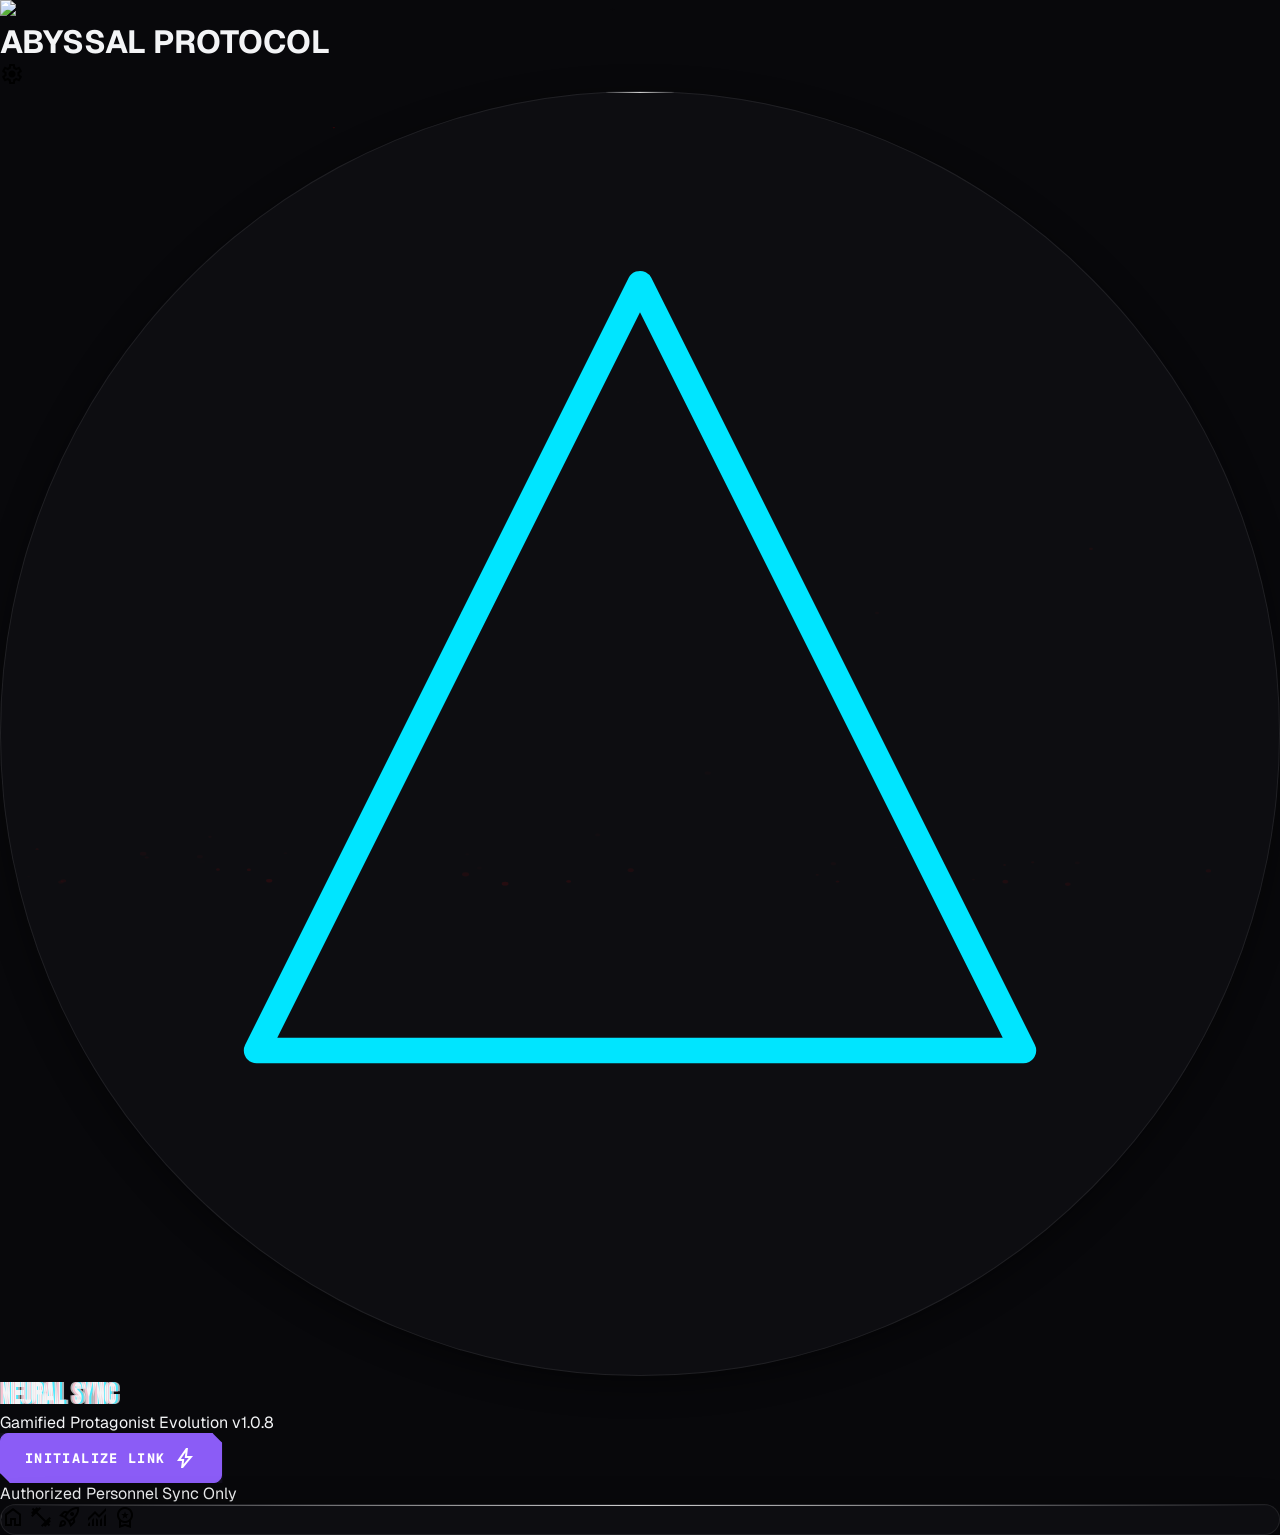
==== commit 4608391c: "feat: align ui and scripting with exact stitch designer screen templates" ====
--- a/ui.html
+++ b/ui.html
@@ -1,34 +1,117 @@
 <!DOCTYPE html>
-<html lang="en">
+<html class="light" lang="en">
 <head>
     <meta charset="utf-8"/>
     <meta name="viewport" content="width=device-width, initial-scale=1.0"/>
-    <title>Anime Fitness Evolution UI</title>
+    <title>Abyssal Protocol - Neural Sync UI</title>
     <!-- Stylesheet -->
     <link rel="stylesheet" href="styles.css"/>
-    <!-- Material Symbols for premium futuristic icons -->
+    <!-- Material Symbols for premium icons -->
     <link href="https://fonts.googleapis.com/css2?family=Material+Symbols+Outlined:opsz,wght,FILL,GRAD@20..48,100..700,0..1,-50..200" rel="stylesheet" />
+    <!-- Tailwind CSS with forgiving parsing -->
+    <script src="https://cdn.tailwindcss.com?plugins=forms,container-queries"></script>
+    <script id="tailwind-config">
+        tailwind.config = {
+            darkMode: "class",
+            theme: {
+                extend: {
+                    "colors": {
+                        "primary-container": "var(--primary-container)",
+                        "primary": "var(--primary)",
+                        "background": "var(--bg-primary)",
+                        "on-surface": "var(--text-primary)",
+                        "on-surface-variant": "var(--text-secondary)",
+                        "surface": "var(--bg-secondary)",
+                        "surface-container": "var(--bg-tertiary)",
+                        "surface-dim": "var(--bg-primary)",
+                        "error": "var(--accent-red)",
+                        "inverse-surface": "var(--text-primary)"
+                    },
+                    "borderRadius": {
+                        "DEFAULT": "0.125rem",
+                        "lg": "0.25rem",
+                        "xl": "0.5rem",
+                        "full": "0.75rem"
+                    },
+                    "fontFamily": {
+                        "headline-lg-mobile": ["Anton"],
+                        "headline-lg": ["Anton"],
+                        "title-md": ["Geist"],
+                        "label-sm": ["Geist"],
+                        "body-md": ["Geist"],
+                        "display-lg": ["Anton"],
+                        "body-lg": ["Geist"]
+                    }
+                }
+            }
+        }
+    </script>
+    <style>
+        body {
+            background-color: var(--bg-primary);
+            color: var(--text-primary);
+            min-height: max(812px, 100dvh);
+            transition: background-color 0.4s, color 0.4s;
+        }
+        
+        .progress-ring {
+            transform: rotate(-90deg);
+            transform-origin: 50% 50%;
+        }
+        
+        .progress-ring-circle {
+            transition: stroke-dashoffset 0.8s ease-in-out;
+            stroke-dasharray: 440;
+            stroke-dashoffset: 440;
+        }
+
+        .text-custom {
+            color: var(--primary);
+        }
+        
+        /* Ensure specific glassmorphism styling overlays from designer */
+        .glass-card {
+            background: var(--glass-bg);
+            backdrop-filter: blur(14px);
+            -webkit-backdrop-filter: blur(14px);
+            border: 1px solid var(--glass-border);
+            box-shadow: var(--glass-shadow);
+        }
+    </style>
 </head>
-<body class="selection:bg-accent-glow selection:text-bg-primary">
+<body class="antialiased overflow-x-hidden pt-16 pb-24 flex flex-col min-h-screen">
 
     <!-- Interactive HTML5 Canvas Floating Aura Background -->
     <canvas id="aura-canvas" style="position: absolute; inset: 0; width: 100%; height: 100%; pointer-events: none; z-index: 0;"></canvas>
 
-    <!-- SCREEN 1: SPLASH SCREEN -->
-    <section id="screen-splash" class="screen-container active justify-between items-center p-8 text-center relative z-10">
+    <!-- Top AppBar (Sticky across stages) -->
+    <header class="fixed top-0 w-full z-50 bg-background/80 backdrop-blur-xl border-b border-on-surface/10 flex items-center justify-between px-6 h-16 max-w-container-max mx-auto shadow-sm">
+        <div class="flex items-center gap-4">
+            <div class="w-8 h-8 rounded-full overflow-hidden border border-on-surface/20 shrink-0">
+                <img id="bar-avatar" class="w-full h-full object-cover filter contrast-125 grayscale" src="https://lh3.googleusercontent.com/aida-public/[base64]"/>
+            </div>
+            <h1 class="font-headline-lg-mobile text-[16px] text-custom tracking-[0.2em] uppercase truncate pt-1">
+                ABYSSAL PROTOCOL
+            </h1>
+        </div>
+        <button aria-label="Settings" class="text-on-surface hover:text-custom transition-colors duration-300 active:scale-95 transition-transform flex items-center justify-center p-2" onclick="switchMobileScreen('screen-stats')">
+            <span class="material-symbols-outlined">settings</span>
+        </button>
+    </header>
+
+    <!-- SCREEN 1: SPLASH SCREEN (HUD Start) -->
+    <section id="screen-splash" class="screen-container active justify-between items-center p-8 text-center relative z-10 flex-grow">
         <div></div>
         <div class="space-y-6 flex flex-col items-center">
             <!-- Animated Aura Logo -->
-            <div class="relative w-44 h-44 flex items-center justify-center glass-card rounded-full border-2 border-accent-glow shadow-[0_0_20px_rgba(var(--accent-glow-rgb),0.3)] aura-glow" style="border-radius: 50%;">
+            <div class="relative w-44 h-44 flex items-center justify-center glass-card rounded-full border-2 border-primary/40 shadow-[0_0_20px_rgba(var(--accent-glow-rgb),0.3)] aura-glow" style="border-radius: 50%;">
                 <svg viewBox="0 0 100 100" class="w-28 h-28" fill="none" xmlns="http://www.w3.org/2000/svg">
-                    <!-- Futuristic geometric core -->
-                    <circle cx="50" cy="50" r="30" stroke="var(--accent-glow)" stroke-width="2" stroke-dasharray="8 4"/>
+                    <circle cx="50" cy="50" r="30" stroke="var(--primary)" stroke-width="2" stroke-dasharray="8 4"/>
                     <polygon points="50,15 80,75 20,75" stroke="var(--accent-blue)" stroke-width="2" stroke-linejoin="round"/>
-                    <circle cx="50" cy="50" r="10" fill="var(--accent-glow)"/>
+                    <circle cx="50" cy="50" r="10" fill="var(--primary)"/>
                 </svg>
-                <!-- Glowing Eye Dots -->
-                <div class="absolute w-2 h-2 bg-accent-red rounded-full animate-ping" style="top: 42%; left: 42%; box-shadow: 0 0 10px var(--accent-red)"></div>
-                <div class="absolute w-2 h-2 bg-accent-red rounded-full animate-ping" style="top: 42%; right: 42%; box-shadow: 0 0 10px var(--accent-red)"></div>
+                <div class="absolute w-2 h-2 bg-error rounded-full animate-ping" style="top: 42%; left: 42%; box-shadow: 0 0 10px var(--error)"></div>
+                <div class="absolute w-2 h-2 bg-error rounded-full animate-ping" style="top: 42%; right: 42%; box-shadow: 0 0 10px var(--error)"></div>
             </div>
             
             <h1 class="font-display text-4xl tracking-[0.25em] uppercase text-text-primary mt-4 glitch-text" data-text="NEURAL SYNC">
@@ -51,22 +134,20 @@
     </section>
 
     <!-- SCREEN 2: ONBOARDING QUESTIONS -->
-    <section id="screen-onboarding" class="screen-container justify-between p-6 relative z-10">
+    <section id="screen-onboarding" class="screen-container justify-between p-6 relative z-10 flex-grow">
         <!-- Progress Bar Header -->
         <div class="w-full flex items-center justify-between gap-3 mb-4">
             <span class="font-technical text-xs text-text-secondary uppercase">Sync Setup</span>
-            <div class="flex-1 h-1.5 bg-bg-tertiary rounded-full overflow-hidden border border-glass-border">
-                <div id="onboarding-progress" class="h-full bg-accent-glow" style="width: 14%;"></div>
-            </div>
-            <span id="onboarding-step-num" class="font-technical text-xs text-accent-glow">1/7</span>
-        </div>
-
-        <!-- Question Cards Wrapper -->
+            <div class="flex-1 h-1.5 bg-surface-container rounded-full overflow-hidden border border-glass-border">
+                <div id="onboarding-progress" class="h-full bg-primary" style="width: 14%;"></div>
+            </div>
+            <span id="onboarding-step-num" class="font-technical text-xs text-custom">1/7</span>
+        </div>
+
         <div class="flex-1 flex items-center justify-center" id="onboarding-cards-container">
-            
             <!-- Step 1: Fitness Level -->
             <div class="onboarding-step-card space-y-4 w-full" data-step="1">
-                <h2 class="font-display text-2xl uppercase tracking-wider text-text-primary">Current Fitness Tier</h2>
+                <h2 class="font-display text-2xl uppercase tracking-wider text-text-primary text-custom">Current Fitness Tier</h2>
                 <p class="text-xs text-text-secondary mb-4">Be brutally honest. The system adapts mission scale to your core strength.</p>
                 <div class="space-y-3">
                     <label class="glass-card interactive flex items-center gap-4 p-4 cursor-pointer" style="border-radius: var(--radius-md)">
@@ -96,9 +177,9 @@
                 </div>
             </div>
 
-            <!-- Step 2: Body Goals (Modified dynamically in JS) -->
+            <!-- Step 2: Body Goals -->
             <div class="onboarding-step-card space-y-4 w-full hidden" data-step="2">
-                <h2 class="font-display text-2xl uppercase tracking-wider text-text-primary">Target Ascension Goal</h2>
+                <h2 class="font-display text-2xl uppercase tracking-wider text-text-primary text-custom">Target Ascension Goal</h2>
                 <p class="text-xs text-text-secondary mb-4">What form are you training to unlock?</p>
                 <div class="space-y-3">
                     <label class="glass-card interactive flex items-center gap-4 p-4 cursor-pointer" style="border-radius: var(--radius-md)">
@@ -128,9 +209,9 @@
                 </div>
             </div>
 
-            <!-- Step 3: Workout Experience -->
+            <!-- Step 3: Experience -->
             <div class="onboarding-step-card space-y-4 w-full hidden" data-step="3">
-                <h2 class="font-display text-2xl uppercase tracking-wider text-text-primary">Discipline Level</h2>
+                <h2 class="font-display text-2xl uppercase tracking-wider text-text-primary text-custom">Discipline Level</h2>
                 <p class="text-xs text-text-secondary mb-4">How long have you been walking this path?</p>
                 <div class="space-y-3">
                     <label class="glass-card interactive flex items-center gap-4 p-4 cursor-pointer" style="border-radius: var(--radius-md)">
@@ -154,11 +235,10 @@
 
             <!-- Step 4: Favorite Anime -->
             <div class="onboarding-step-card space-y-4 w-full hidden" data-step="4">
-                <h2 class="font-display text-2xl uppercase tracking-wider text-text-primary">Favorite Anime Universe</h2>
+                <h2 class="font-display text-2xl uppercase tracking-wider text-text-primary text-custom">Favorite Anime Universe</h2>
                 <p class="text-xs text-text-secondary mb-4">Select the core universe that fuels your fighting spirit.</p>
                 <div class="space-y-3">
                     <input type="text" id="input-fav-anime" class="input-cyber font-technical text-sm uppercase" placeholder="e.g. Solo Leveling, Blue Lock, DBZ" value="Solo Leveling"/>
-                    
                     <div class="grid grid-cols-2 gap-2 mt-4">
                         <button type="button" class="btn-cyber text-[10px] p-2" onclick="setAnimePreset('Solo Leveling')">Solo Leveling</button>
                         <button type="button" class="btn-cyber text-[10px] p-2" onclick="setAnimePreset('Blue Lock')">Blue Lock</button>
@@ -170,11 +250,10 @@
 
             <!-- Step 5: Favorite Character -->
             <div class="onboarding-step-card space-y-4 w-full hidden" data-step="5">
-                <h2 class="font-display text-2xl uppercase tracking-wider text-text-primary">Anime Protagonist Persona</h2>
+                <h2 class="font-display text-2xl uppercase tracking-wider text-text-primary text-custom">Anime Protagonist Persona</h2>
                 <p class="text-xs text-text-secondary mb-4">Whose archetype and mindset aligns with your drive?</p>
                 <div class="space-y-3">
                     <input type="text" id="input-fav-character" class="input-cyber font-technical text-sm uppercase" placeholder="e.g. Sung Jin-Woo, Goku, Levi, Isagi" value="Sung Jin-Woo"/>
-                    
                     <div class="grid grid-cols-2 gap-2 mt-4">
                         <button type="button" class="btn-cyber text-[10px] p-2" onclick="setCharacterPreset('Sung Jin-Woo')">Jin-Woo</button>
                         <button type="button" class="btn-cyber text-[10px] p-2" onclick="setCharacterPreset('Goku')">Goku</button>
@@ -184,9 +263,9 @@
                 </div>
             </div>
 
-            <!-- Step 6: Preferred Fighting Style/Personality -->
+            <!-- Step 6: Preferred Style -->
             <div class="onboarding-step-card space-y-4 w-full hidden" data-step="6">
-                <h2 class="font-display text-2xl uppercase tracking-wider text-text-primary">Combat Specialty</h2>
+                <h2 class="font-display text-2xl uppercase tracking-wider text-text-primary text-custom">Combat Specialty</h2>
                 <p class="text-xs text-text-secondary mb-4">How do you dominate the battle arena?</p>
                 <div class="space-y-3">
                     <label class="glass-card interactive flex items-center gap-4 p-4 cursor-pointer" style="border-radius: var(--radius-md)">
@@ -210,15 +289,15 @@
                         <span class="material-symbols-outlined text-text-muted">psychology</span>
                         <div class="text-left">
                             <h3 class="font-technical text-sm font-bold uppercase text-text-primary">Metavision Tactician (Stamina)</h3>
-                            <p class="text-[10px] text-text-secondary">Extreme mental focus, endless cardio, hyper-stamina pacing.</p>
-                        </div>
-                    </label>
-                </div>
-            </div>
-
-            <!-- Step 7: Motivation Style -->
+                            <p class="text-[10px] text-text-secondary">Extreme focus, endless cardio, hyper-stamina pacing.</p>
+                        </div>
+                    </label>
+                </div>
+            </div>
+
+            <!-- Step 7: Motivation -->
             <div class="onboarding-step-card space-y-4 w-full hidden" data-step="7">
-                <h2 class="font-display text-2xl uppercase tracking-wider text-text-primary">Motivational Fuel</h2>
+                <h2 class="font-display text-2xl uppercase tracking-wider text-text-primary text-custom">Motivational Fuel</h2>
                 <p class="text-xs text-text-secondary mb-4">What words trigger your limit break?</p>
                 <div class="space-y-3">
                     <label class="glass-card interactive flex items-center gap-4 p-4 cursor-pointer" style="border-radius: var(--radius-md)">
@@ -239,7 +318,6 @@
                     </label>
                 </div>
             </div>
-
         </div>
 
         <!-- Navigation Buttons -->
@@ -256,27 +334,23 @@
     </section>
 
     <!-- SCREEN 3: CHARACTER ASSIGNMENT REVEAL -->
-    <section id="screen-assignment" class="screen-container justify-between p-6 text-center relative z-10">
+    <section id="screen-assignment" class="screen-container justify-between p-6 text-center relative z-10 flex-grow">
         <div></div>
-        
-        <!-- The Dramatic Reveal Zone -->
         <div class="space-y-6 flex flex-col items-center">
-            <!-- Rank Hexagon Emblem -->
+            <!-- Rank Emblem -->
             <div class="relative w-36 h-36 flex items-center justify-center animate-bounce">
-                <!-- Outer glowing spinning ring -->
-                <div class="absolute inset-0 border-2 border-dashed border-accent-glow rounded-full animate-[spin_8s_linear_infinite]"></div>
-                <!-- Inner crystal glass solid -->
+                <div class="absolute inset-0 border-2 border-dashed border-primary rounded-full animate-[spin_8s_linear_infinite]"></div>
                 <div class="absolute inset-2 glass-card flex items-center justify-center" style="border-radius: 50%;">
-                    <span id="assignment-rank-badge" class="font-display text-6xl text-accent-glow" style="text-shadow: 0 0 15px var(--accent-glow)">S</span>
+                    <span id="assignment-rank-badge" class="font-display text-6xl text-custom" style="text-shadow: 0 0 15px var(--primary)">S</span>
                 </div>
             </div>
             
             <div class="space-y-2">
                 <span class="font-technical text-xs tracking-[0.3em] text-accent-blue uppercase">Archetype Decoded</span>
                 <h2 id="assignment-class-title" class="font-display text-4xl text-text-primary tracking-wide uppercase">SHADOW MONARCH</h2>
-                <div class="inline-flex items-center gap-2 border border-accent-glow px-4 py-1" style="border-radius: var(--radius-sm)">
-                    <span class="w-1.5 h-1.5 bg-accent-glow rounded-full animate-ping"></span>
-                    <span id="assignment-rank-text" class="font-technical text-[10px] text-accent-glow tracking-widest uppercase">RANK-S ADAPTIVE HUNTER</span>
+                <div class="inline-flex items-center gap-2 border border-primary px-4 py-1" style="border-radius: var(--radius-sm)">
+                    <span class="w-1.5 h-1.5 bg-primary rounded-full animate-ping"></span>
+                    <span id="assignment-rank-text" class="font-technical text-[10px] text-custom tracking-widest uppercase">RANK-S ADAPTIVE HUNTER</span>
                 </div>
             </div>
             
@@ -293,286 +367,282 @@
         </div>
     </section>
 
-    <!-- SCREEN 4: HOME DASHBOARD -->
-    <section id="screen-dashboard" class="screen-container justify-between p-4 pb-20 relative z-10 overflow-y-auto">
-        <!-- Dashboard Top Bar -->
-        <header class="flex items-center justify-between mb-4 border-b border-glass-border pb-3">
-            <div class="flex items-center gap-3">
-                <div class="relative w-10 h-10 rounded-full overflow-hidden border-2 border-accent-glow">
-                    <img id="dash-avatar" src="https://lh3.googleusercontent.com/aida-public/[base64]" class="w-full h-full object-cover filter contrast-125 grayscale" alt="Protagonist Avatar"/>
-                </div>
-                <div>
-                    <h3 class="font-display text-md text-text-primary tracking-wider uppercase leading-none">PROTAGONIST</h3>
-                    <span id="dash-class-badge" class="font-technical text-[9px] text-accent-glow tracking-widest uppercase">SHADOW MONARCH</span>
-                </div>
-            </div>
-            
-            <div class="glass-card flex items-center gap-1.5 px-3 py-1.5" style="border-radius: var(--radius-full)">
-                <span class="font-display text-sm text-accent-glow" id="dash-level">Lvl 1</span>
-                <span class="font-technical text-[9px] text-text-secondary uppercase" id="dash-rank-badge">[S-Rank]</span>
-            </div>
+    <!-- SCREEN 4: HOME DASHBOARD (Exact layout blueprint from home_dashboard_floating_glass) -->
+    <section id="screen-dashboard" class="screen-container p-6 relative z-10 overflow-y-auto flex-grow gap-6">
+        <!-- Identity Sync Area -->
+        <div class="flex flex-col items-center justify-center pt-2">
+            <div class="relative w-40 h-40 mb-4">
+                <!-- Sync Ring -->
+                <svg class="absolute inset-0 w-full h-full progress-ring" viewBox="0 0 160 160">
+                    <circle cx="80" cy="80" fill="none" r="70" stroke="rgba(255,255,255,0.08)" stroke-width="4"></circle>
+                    <circle class="progress-ring-circle" id="dashboard-sync-circle" cx="80" cy="80" fill="none" r="70" stroke="var(--primary)" stroke-linecap="butt" stroke-width="6" style="stroke-dashoffset: 110;"></circle>
+                </svg>
+                <!-- Central Avatar -->
+                <div class="absolute inset-2 rounded-full overflow-hidden border-2 border-primary-container">
+                    <img id="dash-avatar" alt="Pilot Avatar" class="w-full h-full object-cover grayscale contrast-125" src="https://lh3.googleusercontent.com/aida-public/[base64]"/>
+                </div>
+            </div>
+            
+            <div class="text-center space-y-1">
+                <h2 id="dash-class-badge" class="font-headline-lg text-2xl uppercase text-on-surface">SHADOW MONARCH</h2>
+                <div class="inline-flex items-center gap-2 border border-on-surface px-4 py-0.5">
+                    <span class="w-2 h-2 bg-primary rounded-full animate-pulse"></span>
+                    <span id="dash-sync-text" class="font-label-sm text-[10px] text-custom tracking-widest uppercase">75% SYNC DETECTED</span>
+                </div>
+            </div>
+        </div>
+
+        <!-- Level up card detailing XP -->
+        <div class="glass-card p-4 space-y-1">
+            <div class="flex items-center justify-between text-[10px] font-technical">
+                <span class="text-text-secondary uppercase" id="dash-level">Level Scale: Lvl 1</span>
+                <span class="text-custom" id="dash-xp-text">750 / 1000 XP</span>
+            </div>
+            <div class="xp-bar-container">
+                <div class="xp-bar-fill" id="dash-xp-fill" style="width: 75%;"></div>
+            </div>
+        </div>
+
+        <!-- Stats Bento Grid (Calories and streak, etc.) -->
+        <div class="grid grid-cols-2 gap-4">
+            <!-- Energy Expended (Calories) -->
+            <div class="glass-card p-5 flex flex-col justify-between h-28 text-left">
+                <div class="flex items-center justify-between w-full">
+                    <span class="font-label-sm text-[10px] text-on-surface-variant uppercase">Energy Expended</span>
+                    <span class="material-symbols-outlined text-custom text-sm">local_fire_department</span>
+                </div>
+                <div class="flex items-baseline gap-1">
+                    <span id="dash-calories" class="font-headline-lg text-2xl text-on-surface">2,450</span>
+                    <span class="font-label-sm text-[8px] text-on-surface-variant">KCAL</span>
+                </div>
+            </div>
+            <!-- Consecutive Days (Streak) -->
+            <div class="glass-card p-5 flex flex-col justify-between h-28 text-left">
+                <div class="flex items-center justify-between w-full">
+                    <span class="font-label-sm text-[10px] text-on-surface-variant uppercase">Active Streak</span>
+                    <span class="material-symbols-outlined text-on-surface text-sm">bolt</span>
+                </div>
+                <div class="flex items-baseline gap-1">
+                    <span id="dash-streak" class="font-headline-lg text-2xl text-on-surface">12</span>
+                    <span class="font-label-sm text-[8px] text-on-surface-variant">DAY STREAK</span>
+                </div>
+            </div>
+        </div>
+
+        <!-- Active Directive Runner Card with Glass Background image overlay -->
+        <div class="relative overflow-hidden glass-card h-44 flex flex-col justify-between p-5 text-left">
+            <div class="absolute inset-0 z-0">
+                <img alt="Urban Run background" class="w-full h-full object-cover opacity-20 grayscale" src="https://lh3.googleusercontent.com/aida-public/[base64]"/>
+                <div class="absolute inset-0 bg-gradient-to-t from-background via-background/90 to-transparent"></div>
+            </div>
+            
+            <div class="relative z-10 space-y-1">
+                <div class="border border-on-surface px-2.5 py-0.5 inline-block bg-background/50">
+                    <span class="font-label-sm text-[8px] text-on-surface uppercase tracking-widest">Active Directive</span>
+                </div>
+                <h3 id="dash-mission-preview-title" class="font-headline-lg text-md text-custom uppercase mt-1 leading-none">10KM ABYSSAL RUN</h3>
+                <p id="dash-mission-preview-desc" class="font-body-md text-[11px] text-on-surface-variant max-w-[280px]">Sector 7 sync. Pace limits engaged. Initiate cycle to unlock evolved status.</p>
+            </div>
+            
+            <div class="relative z-10 flex justify-between items-center mt-2">
+                <p id="dash-quote" class="font-body-md text-[9px] italic text-text-secondary max-w-[180px] truncate">"If you stay idle, shadows conquer."</p>
+                <button class="bg-primary text-on-primary font-label-sm text-[9px] uppercase tracking-wider py-2 px-4 rounded hover:bg-opacity-90 transition-colors" onclick="switchMobileScreen('screen-missions')">
+                    <span>GO TO DIRECTIVES</span>
+                </button>
+            </div>
+        </div>
+    </section>
+
+    <!-- SCREEN 5: DAILY MISSION SCREEN (Exact layout blueprint from daily_missions_floating_glass) -->
+    <section id="screen-missions" class="screen-container p-6 relative z-10 overflow-y-auto flex-grow gap-6">
+        <header class="border-l-4 border-primary-container pl-4 text-left">
+            <h1 class="font-display-lg text-4xl text-custom uppercase tracking-tight">Daily<br/>Missions</h1>
+            <p class="font-body-lg text-xs text-on-surface-variant mt-1.5 max-w-xs">Execute standard protocols to maintain system integrity.</p>
         </header>
 
-        <!-- Quote Area -->
-        <div class="glass-card p-4 border-l-2 border-l-accent-glow mb-4" style="border-radius: var(--radius-md)">
-            <p id="dash-quote" class="font-technical text-xs italic text-text-secondary">"Wake up. If you stay idle, the shadows will conquer. Your training begins now."</p>
-            <div class="text-right mt-1.5">
-                <span id="dash-quote-author" class="font-technical text-[9px] text-accent-glow tracking-wider uppercase">— Sung Jin-Woo</span>
-            </div>
-        </div>
-
-        <!-- Sync Core Image Area -->
-        <div class="relative w-full h-48 glass-card flex items-center justify-center p-3 mb-4">
-            <!-- Glow background overlay -->
-            <div class="absolute inset-0 opacity-15 filter blur-xl" style="background: radial-gradient(circle, var(--accent-glow) 0%, transparent 70%);"></div>
-            <!-- Dynamic character floating asset -->
-            <div class="relative z-10 w-full h-full rounded-lg overflow-hidden flex items-center justify-center">
-                <img id="dash-character-img" src="https://lh3.googleusercontent.com/aida-public/[base64]" class="h-full object-contain filter contrast-125 saturate-50 drop-shadow-[0_0_15px_var(--accent-glow)] animate-[pulse_2.5s_infinite_alternate]" alt="Character Progression Stage"/>
-            </div>
-            
-            <!-- XP Overlay -->
-            <div class="absolute bottom-3 left-3 right-3 z-20 space-y-1 bg-black/60 backdrop-blur-md p-2 rounded-lg border border-glass-border">
-                <div class="flex items-center justify-between text-[10px] font-technical">
-                    <span class="text-text-secondary uppercase">Sync XP Curve</span>
-                    <span class="text-accent-glow" id="dash-xp-text">0 / 1000 XP</span>
-                </div>
-                <div class="xp-bar-container">
-                    <div class="xp-bar-fill" id="dash-xp-fill" style="width: 0%"></div>
-                </div>
-            </div>
-        </div>
-
-        <!-- Quick Telemetry Grid (Stamina, Streak, Water) -->
-        <div class="grid grid-cols-3 gap-3 mb-4">
-            <div class="glass-card p-3 text-center flex flex-col justify-between h-20" style="border-radius: var(--radius-md)">
-                <span class="font-technical text-[9px] text-text-secondary uppercase">Cal Burned</span>
-                <div class="flex items-baseline justify-center gap-0.5">
-                    <span id="dash-calories" class="font-display text-lg text-text-primary">0</span>
-                    <span class="font-technical text-[8px] text-text-muted">KCAL</span>
-                </div>
-            </div>
-            <div class="glass-card p-3 text-center flex flex-col justify-between h-20" style="border-radius: var(--radius-md)">
-                <span class="font-technical text-[9px] text-text-secondary uppercase">Hydration</span>
-                <div class="flex items-baseline justify-center gap-0.5">
-                    <span id="dash-water" class="font-display text-lg text-accent-blue">0.0</span>
-                    <span class="font-technical text-[8px] text-text-muted">/ 2L</span>
-                </div>
-            </div>
-            <div class="glass-card p-3 text-center flex flex-col justify-between h-20" style="border-radius: var(--radius-md)">
-                <span class="font-technical text-[9px] text-text-secondary uppercase">Active Streak</span>
-                <div class="flex items-baseline justify-center gap-0.5">
-                    <span id="dash-streak" class="font-display text-lg text-accent-green">1</span>
-                    <span class="font-technical text-[8px] text-text-muted">DAYS</span>
-                </div>
-            </div>
-        </div>
-
-        <!-- Daily Mission Short Preview -->
-        <div class="space-y-2">
-            <div class="flex items-center justify-between">
-                <span class="font-technical text-xs font-bold uppercase text-text-primary">Today's Core Directives</span>
-                <button class="font-technical text-[10px] text-accent-glow uppercase hover:underline" onclick="switchMobileScreen('screen-missions')">All Missions</button>
-            </div>
-            
-            <div id="dash-mission-list" class="space-y-2">
-                <!-- Rendered dynamically -->
-            </div>
-        </div>
-    </section>
-
-    <!-- SCREEN 5: MISSIONS SCREEN -->
-    <section id="screen-missions" class="screen-container justify-between p-4 pb-20 relative z-10 overflow-y-auto">
-        <header class="flex items-center justify-between mb-4 border-b border-glass-border pb-3">
-            <h2 class="font-display text-2xl uppercase tracking-wider text-text-primary">DIRECTIVES</h2>
-            <div class="glass-card px-3 py-1 font-technical text-[10px] text-accent-glow uppercase" style="border-radius: var(--radius-full)" id="missions-rank-tag">
-                S-Rank Missions
-            </div>
+        <!-- Directives List -->
+        <div id="missions-card-list" class="space-y-4 flex-1 text-left">
+            <!-- Loaded dynamically in JS with standard glass-card modules -->
+        </div>
+    </section>
+
+    <!-- SCREEN 6: CHARACTER EVOLUTION SCREEN (Exact layout blueprint from evolution_cinematic_floating_glass) -->
+    <section id="screen-evolution" class="screen-container p-6 relative z-10 text-center overflow-y-auto flex-grow justify-between">
+        <!-- Header -->
+        <div class="text-center relative z-20">
+            <h1 class="font-display-lg text-3xl text-custom uppercase glitch-text leading-none" id="evo-glitch-title" data-text="LIMIT BREAK REACHED">
+                LIMIT BREAK REACHED
+            </h1>
+            <p class="font-title-md text-xs text-on-surface-variant uppercase mt-1 tracking-widest">Evolution Protocol Engaged</p>
+        </div>
+
+        <!-- Central Transformation Sphere -->
+        <div class="flex items-center justify-center py-4">
+            <div class="relative w-56 h-56 flex items-center justify-center glass-card rounded-[2.5rem] p-3 shadow-lg">
+                <!-- Aura Rings -->
+                <div class="absolute inset-0 rounded-[2.5rem] border border-primary/30 aura-pulse"></div>
+                <div class="absolute inset-3 rounded-[2rem] border border-primary/50 animate-[spin_10s_linear_infinite]"></div>
+                <div class="absolute inset-6 rounded-[1.5rem] border border-primary/80 border-dashed animate-[spin_15s_linear_infinite_reverse]"></div>
+                <!-- Character Avatar Image -->
+                <img id="evo-character-img" alt="Cinematic Hero" class="w-full h-full object-cover rounded-3xl filter contrast-125 saturate-50 border-2 border-primary/20 z-10" src="https://lh3.googleusercontent.com/aida-public/[base64]"/>
+                
+                <!-- Floating Stat Tags -->
+                <div class="absolute -top-3 -left-4 glass-card rounded-xl px-3 py-1 flex items-center gap-1 transform -rotate-6">
+                    <span class="font-label-sm text-[8px] uppercase text-on-surface">STR</span>
+                    <span class="font-headline-lg-mobile text-[14px] text-custom" id="evo-str-boost">+0</span>
+                </div>
+                <div class="absolute bottom-6 -right-6 glass-card rounded-xl px-3 py-1 flex items-center gap-1 transform rotate-3">
+                    <span class="font-label-sm text-[8px] uppercase text-on-surface">STM</span>
+                    <span class="font-headline-lg-mobile text-[14px] text-custom" id="evo-stm-boost">+0</span>
+                </div>
+                <div class="absolute -bottom-3 left-2 glass-card rounded-xl px-3 py-1 flex items-center gap-1 transform -rotate-2">
+                    <span class="font-label-sm text-[8px] uppercase text-on-surface">AGI</span>
+                    <span class="font-headline-lg-mobile text-[14px] text-custom" id="evo-agi-boost">+0</span>
+                </div>
+            </div>
+        </div>
+
+        <div class="space-y-4">
+            <div class="text-center space-y-1">
+                <span class="font-technical text-[9px] uppercase tracking-wider text-text-secondary">ASCENSION THRESHOLD</span>
+                <h3 id="evo-class-title" class="font-headline-lg text-lg uppercase text-on-surface">SHADOW SOVEREIGN</h3>
+                <p id="evo-stage-badge" class="font-technical text-[10px] text-custom uppercase">Current Rank-S Protocol</p>
+                <p id="evo-stage-next" class="font-technical text-[8px] text-text-secondary uppercase">Complete S-Rank tasks to trigger Limit Break</p>
+            </div>
+            
+            <button id="btn-trigger-evolution" class="btn-cyber primary w-full corner-cut flex items-center justify-center gap-2" style="background: var(--primary); border-color: var(--primary);">
+                <span>CONTINUE ASCENSION</span>
+                <span class="material-symbols-outlined text-sm">arrow_forward</span>
+            </button>
+        </div>
+    </section>
+
+    <!-- SCREEN 7: STATS & PROFILE SCREEN (Exact layout blueprint from profile_stats_floating_glass) -->
+    <section id="screen-stats" class="screen-container p-6 relative z-10 overflow-y-auto flex-grow gap-6">
+        <!-- Identity Title -->
+        <section class="flex flex-col gap-1 text-left">
+            <h2 id="stats-hero-title" class="font-display-lg text-4xl text-on-surface tracking-tighter uppercase leading-none">NEXUS<br/>VIPER</h2>
+            <div class="flex items-center gap-2 mt-1">
+                <span class="inline-block w-2 h-2 bg-primary rounded-none animate-pulse"></span>
+                <span class="font-label-sm text-[9px] text-custom uppercase tracking-widest">Status: Active / Authorized</span>
+            </div>
+        </section>
+
+        <!-- Experience & Sync rates Bento cards -->
+        <section class="grid grid-cols-2 gap-4">
+            <!-- EXP Progress -->
+            <div class="glass-card p-4 flex flex-col gap-2 text-left">
+                <div class="flex justify-between items-end">
+                    <span class="font-label-sm text-[9px] text-on-surface-variant uppercase">Experience</span>
+                    <span class="font-title-md text-xs text-on-surface" id="stats-exp-num">84%</span>
+                </div>
+                <div class="h-1 w-full bg-on-surface/10 relative overflow-hidden">
+                    <div id="stats-exp-bar" class="absolute top-0 left-0 h-full bg-primary" style="width: 84%;"></div>
+                </div>
+            </div>
+            <!-- Sync rate Progress -->
+            <div class="glass-card p-4 flex flex-col gap-2 text-left">
+                <div class="flex justify-between items-end">
+                    <span class="font-label-sm text-[9px] text-on-surface-variant uppercase">Sync Rate</span>
+                    <span class="font-title-md text-xs text-on-surface" id="stats-sync-num">92%</span>
+                </div>
+                <div class="h-1 w-full bg-on-surface/10 relative overflow-hidden">
+                    <div id="stats-sync-bar" class="absolute top-0 left-0 h-full bg-primary" style="width: 92%;"></div>
+                </div>
+            </div>
+        </section>
+
+        <!-- Combat Matrix layout -->
+        <section class="glass-card p-5 relative overflow-hidden flex flex-col gap-3 text-left">
+            <div class="absolute -right-12 -top-12 opacity-5 pointer-events-none">
+                <span class="material-symbols-outlined text-[120px]">radar</span>
+            </div>
+            <h3 class="font-title-md text-sm text-on-surface uppercase border-b border-on-surface/10 pb-1.5 mb-1">Combat Matrix</h3>
+            
+            <div class="space-y-3">
+                <div class="flex items-center gap-4">
+                    <span class="font-label-sm text-[10px] text-on-surface-variant w-8">STR</span>
+                    <div class="flex-grow h-2 bg-on-surface/5 relative overflow-hidden" style="border-radius: var(--radius-full)">
+                        <div id="stats-matrix-str" class="absolute top-0 left-0 h-full bg-on-surface" style="width: 75%;"></div>
+                    </div>
+                </div>
+                <div class="flex items-center gap-4">
+                    <span class="font-label-sm text-[10px] text-on-surface-variant w-8">AGI</span>
+                    <div class="flex-grow h-2 bg-on-surface/5 relative overflow-hidden" style="border-radius: var(--radius-full)">
+                        <div id="stats-matrix-agi" class="absolute top-0 left-0 h-full bg-primary" style="width: 95%;"></div>
+                    </div>
+                </div>
+                <div class="flex items-center gap-4">
+                    <span class="font-label-sm text-[10px] text-on-surface-variant w-8">STM</span>
+                    <div class="flex-grow h-2 bg-on-surface/5 relative overflow-hidden" style="border-radius: var(--radius-full)">
+                        <div id="stats-matrix-stm" class="absolute top-0 left-0 h-full bg-on-surface" style="width: 60%;"></div>
+                    </div>
+                </div>
+                <div class="flex items-center gap-4">
+                    <span class="font-label-sm text-[10px] text-on-surface-variant w-8">INT</span>
+                    <div class="flex-grow h-2 bg-on-surface/5 relative overflow-hidden" style="border-radius: var(--radius-full)">
+                        <div id="stats-matrix-int" class="absolute top-0 left-0 h-full bg-primary" style="width: 88%;"></div>
+                    </div>
+                </div>
+            </div>
+        </section>
+
+        <!-- Consistency Heatmap in Telemetry -->
+        <section class="glass-card p-4 space-y-2 text-left">
+            <h3 class="font-title-md text-sm text-on-surface uppercase border-b border-on-surface/10 pb-1.5 mb-1">Consistency Calendar</h3>
+            <div class="heatmap-grid" id="stats-heatmap">
+                <!-- Built dynamically in JS -->
+            </div>
+            <div class="flex items-center justify-between text-[8px] font-technical text-text-secondary uppercase mt-2">
+                <span>Dormant</span>
+                <div class="flex items-center gap-1">
+                    <span class="w-1.5 h-1.5 bg-primary/10 border border-glass-border"></span>
+                    <span class="w-1.5 h-1.5 bg-primary/40"></span>
+                    <span class="w-1.5 h-1.5 bg-primary/70"></span>
+                    <span class="w-1.5 h-1.5 bg-primary"></span>
+                </div>
+                <span>Evolved Pace</span>
+            </div>
+        </section>
+    </section>
+
+    <!-- SCREEN 8: ACHIEVEMENT BADGES -->
+    <section id="screen-achievements" class="screen-container p-6 relative z-10 overflow-y-auto flex-grow gap-6">
+        <header class="flex items-center justify-between mb-2 border-b border-glass-border pb-3 text-left">
+            <h2 class="font-display text-2xl uppercase tracking-wider text-text-primary text-custom">ACHIEVEMENTS</h2>
+            <span class="font-technical text-[10px] text-custom uppercase" id="achieve-unlock-count">0 / 6 Unlocked</span>
         </header>
 
-        <!-- Mission Cards list container -->
-        <div id="missions-card-list" class="space-y-3 flex-1">
-            <!-- Card templates rendered in JavaScript based on user fitness Rank -->
-        </div>
-    </section>
-
-    <!-- SCREEN 6: CHARACTER EVOLUTION SCREEN -->
-    <section id="screen-evolution" class="screen-container justify-between p-4 pb-20 relative z-10 text-center overflow-y-auto">
-        <header class="mb-4">
-            <span class="font-technical text-xs tracking-[0.2em] text-accent-red uppercase">Evolution Protocol</span>
-            <h2 class="font-display text-3xl text-text-primary uppercase glitch-text" data-text="LIMIT BREAK">LIMIT BREAK</h2>
-        </header>
-
-        <!-- Comparison Card Frame -->
-        <div class="flex-1 flex flex-col items-center justify-center py-4 relative">
-            <div class="absolute inset-0 opacity-15 filter blur-2xl" style="background: radial-gradient(circle, var(--accent-red) 0%, transparent 60%);"></div>
-            
-            <!-- Character frame showing progression -->
-            <div class="relative w-56 h-72 glass-card border-2 border-accent-red/40 flex flex-col justify-between p-4 rounded-2xl animate-[pulse_2s_infinite]">
-                <div class="flex items-center justify-between">
-                    <span id="evo-stage-badge" class="font-technical text-[10px] bg-accent-red text-text-primary px-2.5 py-0.5 rounded-full uppercase font-bold">Lvl 1 (Base)</span>
-                    <span class="material-symbols-outlined text-accent-red text-sm animate-spin" style="font-variation-settings: 'FILL' 0">settings_sync</span>
-                </div>
-                
-                <!-- Center Avatar image overlay -->
-                <div class="relative w-full h-44 my-2 flex items-center justify-center overflow-hidden rounded-xl bg-black/30 border border-glass-border">
-                    <img id="evo-character-img" src="https://lh3.googleusercontent.com/aida-public/[base64]" class="h-full object-contain filter contrast-125 saturate-50" alt="Evolutive Hero Silhouette"/>
-                </div>
-
-                <div class="text-left space-y-1">
-                    <h3 id="evo-class-title" class="font-display text-md text-text-primary uppercase leading-none">SHADOW MONARCH</h3>
-                    <p id="evo-stage-next" class="text-[9px] text-text-secondary font-technical uppercase">Next Stage: Lvl 10 Evolved Shadow Sovereignty</p>
-                </div>
-            </div>
-            
-            <!-- Dynamic stat additions showing level-up parameters -->
-            <div class="flex items-center gap-2 mt-4 flex-wrap justify-center">
-                <div class="glass-card px-3 py-1 flex items-center gap-1.5" style="border-radius: var(--radius-md)">
-                    <span class="font-technical text-[9px] text-text-secondary uppercase">STR</span>
-                    <span class="font-technical text-xs font-bold text-accent-red" id="evo-str-boost">+0</span>
-                </div>
-                <div class="glass-card px-3 py-1 flex items-center gap-1.5" style="border-radius: var(--radius-md)">
-                    <span class="font-technical text-[9px] text-text-secondary uppercase">AGI</span>
-                    <span class="font-technical text-xs font-bold text-accent-blue" id="evo-agi-boost">+0</span>
-                </div>
-                <div class="glass-card px-3 py-1 flex items-center gap-1.5" style="border-radius: var(--radius-md)">
-                    <span class="font-technical text-[9px] text-text-secondary uppercase">STM</span>
-                    <span class="font-technical text-xs font-bold text-accent-green" id="evo-stm-boost">+0</span>
-                </div>
-                <div class="glass-card px-3 py-1 flex items-center gap-1.5" style="border-radius: var(--radius-md)">
-                    <span class="font-technical text-[9px] text-text-secondary uppercase">INT</span>
-                    <span class="font-technical text-xs font-bold text-accent-purple" id="evo-int-boost">+0</span>
-                </div>
-            </div>
-        </div>
-
-        <div class="w-full space-y-2 mt-4">
-            <button id="btn-trigger-evolution" class="btn-cyber primary w-full corner-cut flex items-center justify-center gap-2" style="background: var(--accent-red); border-color: var(--accent-red);">
-                <span>OVERLOAD ASCENSION</span>
-                <span class="material-symbols-outlined animate-ping">power</span>
-            </button>
-            <p class="font-technical text-[9px] text-text-secondary uppercase">Requires Level 10 or 1000 Total XP</p>
-        </div>
-    </section>
-
-    <!-- SCREEN 7: STATS & ANALYTICS SCREEN -->
-    <section id="screen-stats" class="screen-container justify-between p-4 pb-20 relative z-10 overflow-y-auto">
-        <header class="flex items-center justify-between mb-4 border-b border-glass-border pb-3">
-            <h2 class="font-display text-2xl uppercase tracking-wider text-text-primary">TELEMETRY</h2>
-            <span class="font-technical text-[10px] text-text-secondary uppercase">Sync Status: Stable</span>
-        </header>
-
-        <div class="space-y-4">
-            <!-- Active stats values progress bars -->
-            <div class="glass-card p-4 space-y-3">
-                <h3 class="font-technical text-xs font-bold uppercase text-text-primary mb-2">Protagonist Base Stats</h3>
-                <div class="stat-row">
-                    <span class="stat-label">STR</span>
-                    <div class="stat-bar-outer"><div class="stat-bar-inner" id="stat-bar-str" style="--stat-color: var(--accent-red); width: 25%"></div></div>
-                    <span class="stat-val text-accent-red" id="stat-val-str">10</span>
-                </div>
-                <div class="stat-row">
-                    <span class="stat-label">AGI</span>
-                    <div class="stat-bar-outer"><div class="stat-bar-inner" id="stat-bar-agi" style="--stat-color: var(--accent-blue); width: 20%"></div></div>
-                    <span class="stat-val text-accent-blue" id="stat-val-agi">8</span>
-                </div>
-                <div class="stat-row">
-                    <span class="stat-label">STM</span>
-                    <div class="stat-bar-outer"><div class="stat-bar-inner" id="stat-bar-stm" style="--stat-color: var(--accent-green); width: 30%"></div></div>
-                    <span class="stat-val text-accent-green" id="stat-val-stm">12</span>
-                </div>
-                <div class="stat-row">
-                    <span class="stat-label">INT</span>
-                    <div class="stat-bar-outer"><div class="stat-bar-inner" id="stat-bar-int" style="--stat-color: var(--accent-purple); width: 15%"></div></div>
-                    <span class="stat-val text-accent-purple" id="stat-val-int">6</span>
-                </div>
-            </div>
-
-            <!-- XP Progression chart (SVG representation) -->
-            <div class="glass-card p-4 space-y-2">
-                <h3 class="font-technical text-xs font-bold uppercase text-text-primary">XP Growth Progression</h3>
-                <div class="relative w-full h-32 flex items-center justify-center p-2 rounded bg-black/20">
-                    <svg viewBox="0 0 300 100" class="w-full h-full stroke-accent-glow fill-none">
-                        <!-- Background Grid Lines -->
-                        <line x1="0" y1="20" x2="300" y2="20" stroke="rgba(255,255,255,0.05)" stroke-width="1"/>
-                        <line x1="0" y1="50" x2="300" y2="50" stroke="rgba(255,255,255,0.05)" stroke-width="1"/>
-                        <line x1="0" y1="80" x2="300" y2="80" stroke="rgba(255,255,255,0.05)" stroke-width="1"/>
-                        <!-- Smooth Trend Line -->
-                        <path d="M 0 90 Q 50 85 100 70 T 200 45 T 300 10" stroke="var(--accent-glow)" stroke-width="2.5" class="animate-[dash_2s_ease-out_forwards]" style="stroke-dasharray: 400; stroke-dashoffset: 0;"/>
-                        <!-- Interactive Nodes -->
-                        <circle cx="100" cy="70" r="3.5" fill="var(--accent-blue)" class="animate-pulse"/>
-                        <circle cx="200" cy="45" r="3.5" fill="var(--accent-green)" class="animate-pulse"/>
-                        <circle cx="300" cy="10" r="5" fill="var(--accent-red)" class="animate-pulse"/>
-                    </svg>
-                </div>
-                <div class="flex items-center justify-between text-[8px] font-technical text-text-secondary uppercase">
-                    <span>Day 1: Level 1</span>
-                    <span>Day 5: Level 3</span>
-                    <span>Today: Level 10</span>
-                </div>
-            </div>
-
-            <!-- Workout Calendar Heatmap -->
-            <div class="glass-card p-4 space-y-2">
-                <h3 class="font-technical text-xs font-bold uppercase text-text-primary">Consistency Matrix (Workout Log)</h3>
-                <div class="heatmap-grid" id="stats-heatmap">
-                    <!-- Loaded dynamically in JS with standard grid calendar values -->
-                </div>
-                <div class="flex items-center justify-between text-[8px] font-technical text-text-secondary uppercase mt-2">
-                    <span>Dormant</span>
-                    <div class="flex items-center gap-1.5">
-                        <span class="w-1.5 h-1.5 bg-accent-glow/10 border border-glass-border"></span>
-                        <span class="w-1.5 h-1.5 bg-accent-glow/45"></span>
-                        <span class="w-1.5 h-1.5 bg-accent-glow/70"></span>
-                        <span class="w-1.5 h-1.5 bg-accent-glow"></span>
-                    </div>
-                    <span>Evolved Pace</span>
-                </div>
-            </div>
-        </div>
-    </section>
-
-    <!-- SCREEN 8: ACHIEVEMENT SYSTEM -->
-    <section id="screen-achievements" class="screen-container justify-between p-4 pb-20 relative z-10 overflow-y-auto">
-        <header class="flex items-center justify-between mb-4 border-b border-glass-border pb-3">
-            <h2 class="font-display text-2xl uppercase tracking-wider text-text-primary">ACHIEVEMENTS</h2>
-            <span class="font-technical text-[10px] text-accent-glow uppercase" id="achieve-unlock-count">0 / 6 Unlocked</span>
-        </header>
-
-        <!-- Grid of glowing unlock medals -->
+        <!-- Achievements Medals Grid -->
         <div class="grid grid-cols-2 gap-4" id="achievements-grid">
-            <!-- 6 Rare Medals templates rendered dynamically -->
-        </div>
-    </section>
-
-    <!-- FLOATING TRANSLUCENT BOTTOM NAVIGATION BAR (Visible only on active app dashboard stages) -->
-    <nav id="app-bottom-nav" class="glass-card fixed bottom-3 left-3 right-3 z-50 flex justify-around items-center px-2 py-2" style="border-radius: var(--radius-lg); border-color: rgba(var(--accent-glow-rgb), 0.15)">
-        <button id="nav-btn-home" class="flex flex-col items-center justify-center p-2 rounded-lg text-accent-glow animate-pulse" onclick="switchMobileScreen('screen-dashboard')">
-            <span class="material-symbols-outlined" style="font-variation-settings: 'FILL' 1; font-size: 24px;">home</span>
-            <span class="font-technical text-[8px] uppercase tracking-wider mt-0.5">Sync</span>
+            <!-- Medal cards templates rendered in JS -->
+        </div>
+    </section>
+
+    <!-- DYNAMIC FLOATING GLASS NAV DOCK (Exact layout blueprint from profile_stats_floating_glass navigation) -->
+    <nav id="app-bottom-nav" class="fixed bottom-6 left-4 right-4 z-50 flex justify-around items-center px-4 py-2 glass-card md:hidden shadow-[0_8px_32px_rgba(154,0,2,0.1)]" style="border-radius: 24px;">
+        <button id="nav-btn-home" class="flex flex-col items-center justify-center w-12 h-12 text-on-primary bg-primary rounded-xl p-2 scale-110 transition-all duration-300 active:translate-y-1 shadow-[0_4px_12px_rgba(var(--accent-glow-rgb),0.3)]" onclick="switchMobileScreen('screen-dashboard')">
+            <span class="material-symbols-outlined text-2xl">home</span>
         </button>
         
-        <button id="nav-btn-missions" class="flex flex-col items-center justify-center p-2 rounded-lg text-text-secondary opacity-70 hover:opacity-100 transition-opacity" onclick="switchMobileScreen('screen-missions')">
-            <span class="material-symbols-outlined" style="font-variation-settings: 'FILL' 0; font-size: 24px;">fitness_center</span>
-            <span class="font-technical text-[8px] uppercase tracking-wider mt-0.5">Missions</span>
+        <button id="nav-btn-missions" class="flex flex-col items-center justify-center w-12 h-12 text-on-surface-variant opacity-60 hover:opacity-100 hover:bg-primary-container/20 transition-all duration-200 active:translate-y-1 rounded-xl" onclick="switchMobileScreen('screen-missions')">
+            <span class="material-symbols-outlined text-2xl">fitness_center</span>
         </button>
 
-        <button id="nav-btn-evolution" class="flex flex-col items-center justify-center p-2 rounded-lg text-text-secondary opacity-70 hover:opacity-100 transition-opacity" onclick="switchMobileScreen('screen-evolution')">
-            <span class="material-symbols-outlined" style="font-variation-settings: 'FILL' 0; font-size: 24px;">rocket_launch</span>
-            <span class="font-technical text-[8px] uppercase tracking-wider mt-0.5">Limit</span>
+        <button id="nav-btn-evolution" class="flex flex-col items-center justify-center w-12 h-12 text-on-surface-variant opacity-60 hover:opacity-100 hover:bg-primary-container/20 transition-all duration-200 active:translate-y-1 rounded-xl" onclick="switchMobileScreen('screen-evolution')">
+            <span class="material-symbols-outlined text-2xl">rocket_launch</span>
         </button>
 
-        <button id="nav-btn-stats" class="flex flex-col items-center justify-center p-2 rounded-lg text-text-secondary opacity-70 hover:opacity-100 transition-opacity" onclick="switchMobileScreen('screen-stats')">
-            <span class="material-symbols-outlined" style="font-variation-settings: 'FILL' 0; font-size: 24px;">monitoring</span>
-            <span class="font-technical text-[8px] uppercase tracking-wider mt-0.5">Stats</span>
+        <button id="nav-btn-stats" class="flex flex-col items-center justify-center w-12 h-12 text-on-surface-variant opacity-60 hover:opacity-100 hover:bg-primary-container/20 transition-all duration-200 active:translate-y-1 rounded-xl" onclick="switchMobileScreen('screen-stats')">
+            <span class="material-symbols-outlined text-2xl">monitoring</span>
         </button>
 
-        <button id="nav-btn-achievements" class="flex flex-col items-center justify-center p-2 rounded-lg text-text-secondary opacity-70 hover:opacity-100 transition-opacity" onclick="switchMobileScreen('screen-achievements')">
-            <span class="material-symbols-outlined" style="font-variation-settings: 'FILL' 0; font-size: 24px;">workspace_premium</span>
-            <span class="font-technical text-[8px] uppercase tracking-wider mt-0.5">Badges</span>
+        <button id="nav-btn-achievements" class="flex flex-col items-center justify-center w-12 h-12 text-on-surface-variant opacity-60 hover:opacity-100 hover:bg-primary-container/20 transition-all duration-200 active:translate-y-1 rounded-xl" onclick="switchMobileScreen('screen-achievements')">
+            <span class="material-symbols-outlined text-2xl">workspace_premium</span>
         </button>
     </nav>
 
-    <!-- Load scripts -->
+    <!-- Dynamic JS -->
     <script src="app.js"></script>
 </body>
 </html>
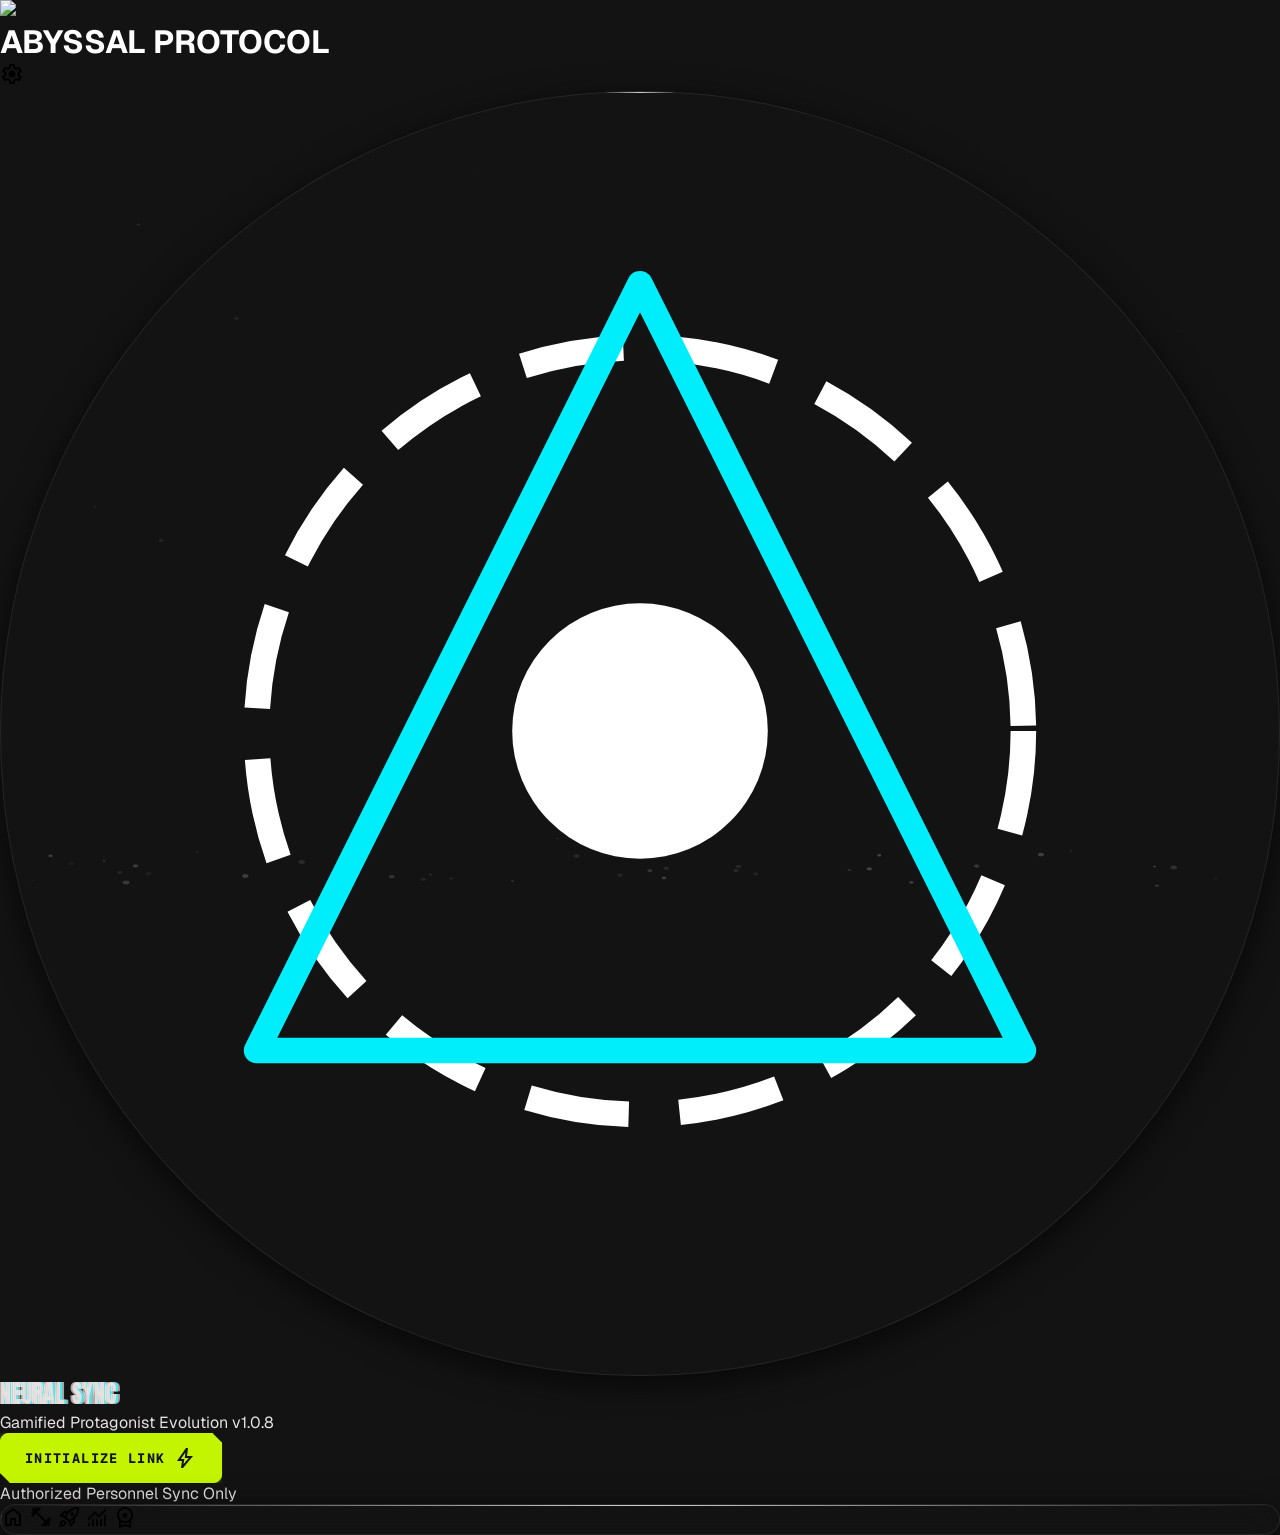
==== commit 3b702780: "feat: complete native Flutter integration, procedural exercise animations, and Solo Leveling quest s" ====
--- a/ui.html
+++ b/ui.html
@@ -141,7 +141,7 @@
             <div class="flex-1 h-1.5 bg-surface-container rounded-full overflow-hidden border border-glass-border">
                 <div id="onboarding-progress" class="h-full bg-primary" style="width: 14%;"></div>
             </div>
-            <span id="onboarding-step-num" class="font-technical text-xs text-custom">1/7</span>
+            <span id="onboarding-step-num" class="font-technical text-xs text-custom">1/8</span>
         </div>
 
         <div class="flex-1 flex items-center justify-center" id="onboarding-cards-container">
@@ -154,7 +154,7 @@
                         <input type="radio" name="fit-level" value="beginner" checked class="hidden"/>
                         <span class="material-symbols-outlined text-accent-blue">circle</span>
                         <div class="text-left">
-                            <h3 class="font-technical text-sm font-bold uppercase text-text-primary">Rank E (Beginner)</h3>
+                            <h3 class="font-technical text-sm font-bold uppercase text-text-primary">Rank D (Beginner)</h3>
                             <p class="text-[10px] text-text-secondary">Just starting the training arc. Hard to do 10 pushups.</p>
                         </div>
                     </label>
@@ -167,12 +167,41 @@
                         </div>
                     </label>
                     <label class="glass-card interactive flex items-center gap-4 p-4 cursor-pointer" style="border-radius: var(--radius-md)">
+                        <input type="radio" name="fit-level" value="expert" class="hidden"/>
+                        <span class="material-symbols-outlined text-text-muted">circle</span>
+                        <div class="text-left">
+                            <h3 class="font-technical text-sm font-bold uppercase text-text-primary">Rank B (Expert)</h3>
+                            <p class="text-[10px] text-text-secondary">Works out regularly. Can do pushups and other exercises easily up to 30 reps.</p>
+                        </div>
+                    </label>
+                    <label class="glass-card interactive flex items-center gap-4 p-4 cursor-pointer" style="border-radius: var(--radius-md)">
                         <input type="radio" name="fit-level" value="advanced" class="hidden"/>
                         <span class="material-symbols-outlined text-text-muted">circle</span>
                         <div class="text-left">
                             <h3 class="font-technical text-sm font-bold uppercase text-text-primary">Rank A (Elite)</h3>
                             <p class="text-[10px] text-text-secondary">Active gym goer/athlete. Ready for heavy missions.</p>
                         </div>
+                    </label>
+                </div>
+
+                <h3 class="font-display text-lg uppercase tracking-wider text-text-primary text-custom mt-4">System Quest Intensity</h3>
+                <p class="text-[10px] text-text-secondary mb-2">Choose your Daily System Quest starting intensity model.</p>
+                <div class="grid grid-cols-2 gap-3">
+                    <label class="glass-card interactive flex flex-col p-3 gap-1 cursor-pointer text-left border rounded-xl select-quest-mode" id="quest-mode-squire-card" onclick="selectWebQuestMode('squire')" style="border-color: var(--primary); background: rgba(var(--accent-glow-rgb), 0.08);">
+                        <input type="radio" name="quest-mode" value="squire" checked class="hidden"/>
+                        <div class="flex items-center gap-2">
+                            <span class="material-symbols-outlined text-sm text-custom">trending_up</span>
+                            <span class="font-technical text-xs font-bold uppercase text-text-primary">Squire Sync</span>
+                        </div>
+                        <p class="text-[8px] leading-tight text-text-secondary">Start easy (30 Reps / 3KM). Auto-increases (+5 Reps / +0.5KM) every Level Up.</p>
+                    </label>
+                    <label class="glass-card interactive flex flex-col p-3 gap-1 cursor-pointer text-left border rounded-xl select-quest-mode" id="quest-mode-monarch-card" onclick="selectWebQuestMode('monarch')" style="border-color: rgba(255, 255, 255, 0.1);">
+                        <input type="radio" name="quest-mode" value="monarch" class="hidden"/>
+                        <div class="flex items-center gap-2">
+                            <span class="material-symbols-outlined text-sm text-text-muted">workspace_premium</span>
+                            <span class="font-technical text-xs font-bold uppercase text-text-primary">Monarch Tier</span>
+                        </div>
+                        <p class="text-[8px] leading-tight text-text-secondary">Start with the full legendary core (100 Reps / 10KM) scaled by starting Rank.</p>
                     </label>
                 </div>
             </div>
@@ -295,8 +324,52 @@
                 </div>
             </div>
 
-            <!-- Step 7: Motivation -->
+            <!-- Step 7: Muscle Sectors (Optional, MuscleWiki style) -->
             <div class="onboarding-step-card space-y-4 w-full hidden" data-step="7">
+                <h2 class="font-display text-2xl uppercase tracking-wider text-text-primary text-custom" id="onboarding-muscle-header">Target Muscle Sectors</h2>
+                <p class="text-xs text-text-secondary mb-4" id="onboarding-muscle-sub">Select physical zones to initialize synchronization directives.</p>
+                <div class="grid grid-cols-2 gap-3" id="muscle-wiki-grid">
+                    <label class="glass-card interactive flex flex-col items-center justify-center p-3 gap-2 cursor-pointer text-center relative border border-on-surface/10 rounded-xl" onclick="toggleWebMuscleSector('Chest')">
+                        <input type="checkbox" name="muscle-sector" value="Chest" class="hidden"/>
+                        <span class="material-symbols-outlined text-xl">accessibility_new</span>
+                        <span class="font-technical text-xs font-bold uppercase">Chest</span>
+                        <div class="absolute top-2 right-2 hidden text-custom select-x-icon"><span class="material-symbols-outlined text-sm">close</span></div>
+                    </label>
+                    <label class="glass-card interactive flex flex-col items-center justify-center p-3 gap-2 cursor-pointer text-center relative border border-on-surface/10 rounded-xl" onclick="toggleWebMuscleSector('Back')">
+                        <input type="checkbox" name="muscle-sector" value="Back" class="hidden"/>
+                        <span class="material-symbols-outlined text-xl">align_vertical_bottom</span>
+                        <span class="font-technical text-xs font-bold uppercase">Back</span>
+                        <div class="absolute top-2 right-2 hidden text-custom select-x-icon"><span class="material-symbols-outlined text-sm">close</span></div>
+                    </label>
+                    <label class="glass-card interactive flex flex-col items-center justify-center p-3 gap-2 cursor-pointer text-center relative border border-on-surface/10 rounded-xl" onclick="toggleWebMuscleSector('Shoulders')">
+                        <input type="checkbox" name="muscle-sector" value="Shoulders" class="hidden"/>
+                        <span class="material-symbols-outlined text-xl">upgrade</span>
+                        <span class="font-technical text-xs font-bold uppercase">Shoulders</span>
+                        <div class="absolute top-2 right-2 hidden text-custom select-x-icon"><span class="material-symbols-outlined text-sm">close</span></div>
+                    </label>
+                    <label class="glass-card interactive flex flex-col items-center justify-center p-3 gap-2 cursor-pointer text-center relative border border-on-surface/10 rounded-xl" onclick="toggleWebMuscleSector('Legs')">
+                        <input type="checkbox" name="muscle-sector" value="Legs" class="hidden"/>
+                        <span class="material-symbols-outlined text-xl">nordic_walking</span>
+                        <span class="font-technical text-xs font-bold uppercase">Legs</span>
+                        <div class="absolute top-2 right-2 hidden text-custom select-x-icon"><span class="material-symbols-outlined text-sm">close</span></div>
+                    </label>
+                    <label class="glass-card interactive flex flex-col items-center justify-center p-3 gap-2 cursor-pointer text-center relative border border-on-surface/10 rounded-xl" onclick="toggleWebMuscleSector('Arms')">
+                        <input type="checkbox" name="muscle-sector" value="Arms" class="hidden"/>
+                        <span class="material-symbols-outlined text-xl">sports_gymnastics</span>
+                        <span class="font-technical text-xs font-bold uppercase">Arms</span>
+                        <div class="absolute top-2 right-2 hidden text-custom select-x-icon"><span class="material-symbols-outlined text-sm">close</span></div>
+                    </label>
+                    <label class="glass-card interactive flex flex-col items-center justify-center p-3 gap-2 cursor-pointer text-center relative border border-on-surface/10 rounded-xl" onclick="toggleWebMuscleSector('Core')">
+                        <input type="checkbox" name="muscle-sector" value="Core" class="hidden"/>
+                        <span class="material-symbols-outlined text-xl">grid_3x3</span>
+                        <span class="font-technical text-xs font-bold uppercase">Core</span>
+                        <div class="absolute top-2 right-2 hidden text-custom select-x-icon"><span class="material-symbols-outlined text-sm">close</span></div>
+                    </label>
+                </div>
+            </div>
+
+            <!-- Step 8: Motivation -->
+            <div class="onboarding-step-card space-y-4 w-full hidden" data-step="8">
                 <h2 class="font-display text-2xl uppercase tracking-wider text-text-primary text-custom">Motivational Fuel</h2>
                 <p class="text-xs text-text-secondary mb-4">What words trigger your limit break?</p>
                 <div class="space-y-3">
--- a/styles.css
+++ b/styles.css
@@ -39,34 +39,38 @@
 }
 
 @layer theme {
-    /* DEFAULT THEME: Abyssal Tech-Noir (Dark Mode) */
+    /* DEFAULT THEME: Abyssal Tech-Noir (Zenith Training Protocol) */
     :root {
         --theme-mode: dark;
-        --bg-primary: #08080b;
-        --bg-secondary: #111116;
-        --bg-tertiary: #181822;
-        
-        --text-primary: #f3f4f6;
-        --text-secondary: #9ca3af;
-        --text-muted: #4b5563;
-        
-        /* Neon Accents */
-        --accent-green: #00ff66;
-        --accent-blue: #00e5ff;
-        --accent-purple: #8b5cf6;
-        --accent-red: #ff003c;
-        --accent-silver: #e2e8f0;
-        
-        /* Active Theme State Default */
-        --accent-glow: var(--accent-purple);
-        --accent-glow-rgb: 139, 92, 246;
-        --accent-text: #ffffff;
-        
-        /* Glassmorphism settings */
-        --glass-bg: rgba(17, 17, 22, 0.65);
+        --bg-primary: #131313;
+        --bg-secondary: #1c1b1b;
+        --bg-tertiary: #201f1f;
+        
+        --text-primary: #e5e2e1;
+        --text-secondary: #c4c9ac;
+        --text-muted: #8e9379;
+        
+        /* Neon Accents from Zenith Design System */
+        --accent-green: #c3f400;
+        --accent-blue: #00eefc;
+        --accent-purple: #bd00ff;
+        --accent-red: #ffb4ab;
+        --accent-silver: #e5e2e1;
+        
+        /* Active Theme State Default (Peak Volt) */
+        --primary: #ffffff;
+        --primary-container: #c3f400;
+        --on-primary: #131313;
+        
+        --accent-glow: var(--accent-green);
+        --accent-glow-rgb: 195, 244, 0;
+        --accent-text: #131313;
+        
+        /* Glassmorphism settings - Zenith Lens */
+        --glass-bg: rgba(20, 20, 20, 0.45);
         --glass-border: rgba(255, 255, 255, 0.08);
-        --glass-border-active: rgba(139, 92, 246, 0.4);
-        --glass-shadow: 0 8px 32px 0 rgba(0, 0, 0, 0.45);
+        --glass-border-active: rgba(195, 244, 0, 0.35);
+        --glass-shadow: 0 8px 32px 0 rgba(0, 0, 0, 0.65);
         
         /* Border Radius & Geometry */
         --radius-sm: 4px;
@@ -563,3 +567,140 @@
     filter: grayscale(0);
     opacity: 1;
 }
+
+/* --- PROCEDURAL NEON STICK FIGURE ANIMATIONS --- */
+.pushup-body-group {
+    transform-origin: 40px 80px;
+    animation: pushup-body-anim 1.6s infinite ease-in-out;
+}
+.pushup-arm {
+    transform-origin: 120px 62px;
+    animation: pushup-arm-anim 1.6s infinite ease-in-out;
+}
+@keyframes pushup-body-anim {
+    0%, 100% { transform: rotate(0deg); }
+    50% { transform: rotate(14deg); }
+}
+@keyframes pushup-arm-anim {
+    0%, 100% { transform: rotate(0deg) scaleX(1); }
+    50% { transform: rotate(-35deg) translate(-2px, -4px) scaleX(0.75); }
+}
+
+.squat-body-group {
+    animation: squat-body-anim 1.6s infinite ease-in-out;
+}
+.squat-leg-r {
+    transform-origin: 100px 85px;
+    animation: squat-leg-r-anim 1.6s infinite ease-in-out;
+}
+.squat-leg-l {
+    transform-origin: 100px 85px;
+    animation: squat-leg-l-anim 1.6s infinite ease-in-out;
+}
+@keyframes squat-body-anim {
+    0%, 100% { transform: translateY(0); }
+    50% { transform: translateY(18px); }
+}
+@keyframes squat-leg-r-anim {
+    0%, 100% { points: "100,52 108,68 100,85"; }
+    50% { points: "100,70 120,70 100,85"; }
+}
+@keyframes squat-leg-l-anim {
+    0%, 100% { points: "100,52 92,68 100,85"; }
+    50% { points: "100,70 80,70 100,85"; }
+}
+
+.run-body-group {
+    animation: run-body-anim 0.8s infinite linear;
+}
+.run-leg-l {
+    animation: run-leg-l-anim 0.8s infinite linear;
+}
+.run-leg-r {
+    animation: run-leg-r-anim 0.8s infinite linear;
+}
+.run-arm-l {
+    animation: run-arm-l-anim 0.8s infinite linear;
+}
+.run-arm-r {
+    animation: run-arm-r-anim 0.8s infinite linear;
+}
+@keyframes run-body-anim {
+    0%, 100% { transform: translateY(0px) rotate(4deg); }
+    50% { transform: translateY(-3px) rotate(6deg); }
+}
+@keyframes run-leg-l-anim {
+    0%, 100% { points: "100,50 90,62 80,82"; }
+    25% { points: "100,50 82,58 92,72"; }
+    50% { points: "100,50 110,62 120,82"; }
+    75% { points: "100,50 105,68 85,82"; }
+}
+@keyframes run-leg-r-anim {
+    0%, 100% { points: "100,50 110,62 120,82"; }
+    25% { points: "100,50 105,68 85,82"; }
+    50% { points: "100,50 90,62 80,82"; }
+    75% { points: "100,50 82,58 92,72"; }
+}
+@keyframes run-arm-l-anim {
+    0%, 100% { points: "104,34 96,44 106,50"; }
+    50% { points: "104,34 112,44 122,42"; }
+}
+@keyframes run-arm-r-anim {
+    0%, 100% { points: "104,34 112,44 122,42"; }
+    50% { points: "104,34 96,44 106,50"; }
+}
+
+.pullup-body-group {
+    animation: pullup-body-anim 1.8s infinite ease-in-out;
+}
+.pullup-arm-l {
+    animation: pullup-arm-l-anim 1.8s infinite ease-in-out;
+}
+.pullup-arm-r {
+    animation: pullup-arm-r-anim 1.8s infinite ease-in-out;
+}
+@keyframes pullup-body-anim {
+    0%, 100% { transform: translateY(0); }
+    50% { transform: translateY(-24px); }
+}
+@keyframes pullup-arm-l-anim {
+    0%, 100% { points: "90,20 95,38 100,48"; }
+    50% { points: "90,20 82,24 100,48"; }
+}
+@keyframes pullup-arm-r-anim {
+    0%, 100% { points: "110,20 105,38 100,48"; }
+    50% { points: "110,20 118,24 100,48"; }
+}
+
+.water-arm-r {
+    transform-origin: 90px 56px;
+    animation: water-arm-anim 2s infinite ease-in-out;
+}
+.water-head {
+    transform-origin: 90px 48px;
+    animation: water-head-anim 2s infinite ease-in-out;
+}
+.water-droplet {
+    animation: water-drop-anim 2s infinite ease-in-out;
+}
+.water-fill {
+    transform-origin: bottom;
+    animation: water-fill-anim 2s infinite ease-in-out;
+}
+@keyframes water-arm-anim {
+    0%, 100% { transform: rotate(0deg); }
+    50% { transform: rotate(-55deg) translate(-2px, -8px); }
+}
+@keyframes water-head-anim {
+    0%, 100% { transform: rotate(0deg); }
+    50% { transform: rotate(15deg); }
+}
+@keyframes water-drop-anim {
+    0%, 40%, 100% { opacity: 0; transform: translateY(-10px); }
+    50%, 75% { opacity: 1; transform: translateY(4px); }
+}
+@keyframes water-fill-anim {
+    0%, 100% { transform: scaleY(1); }
+    50% { transform: scaleY(0.15); }
+}
+
